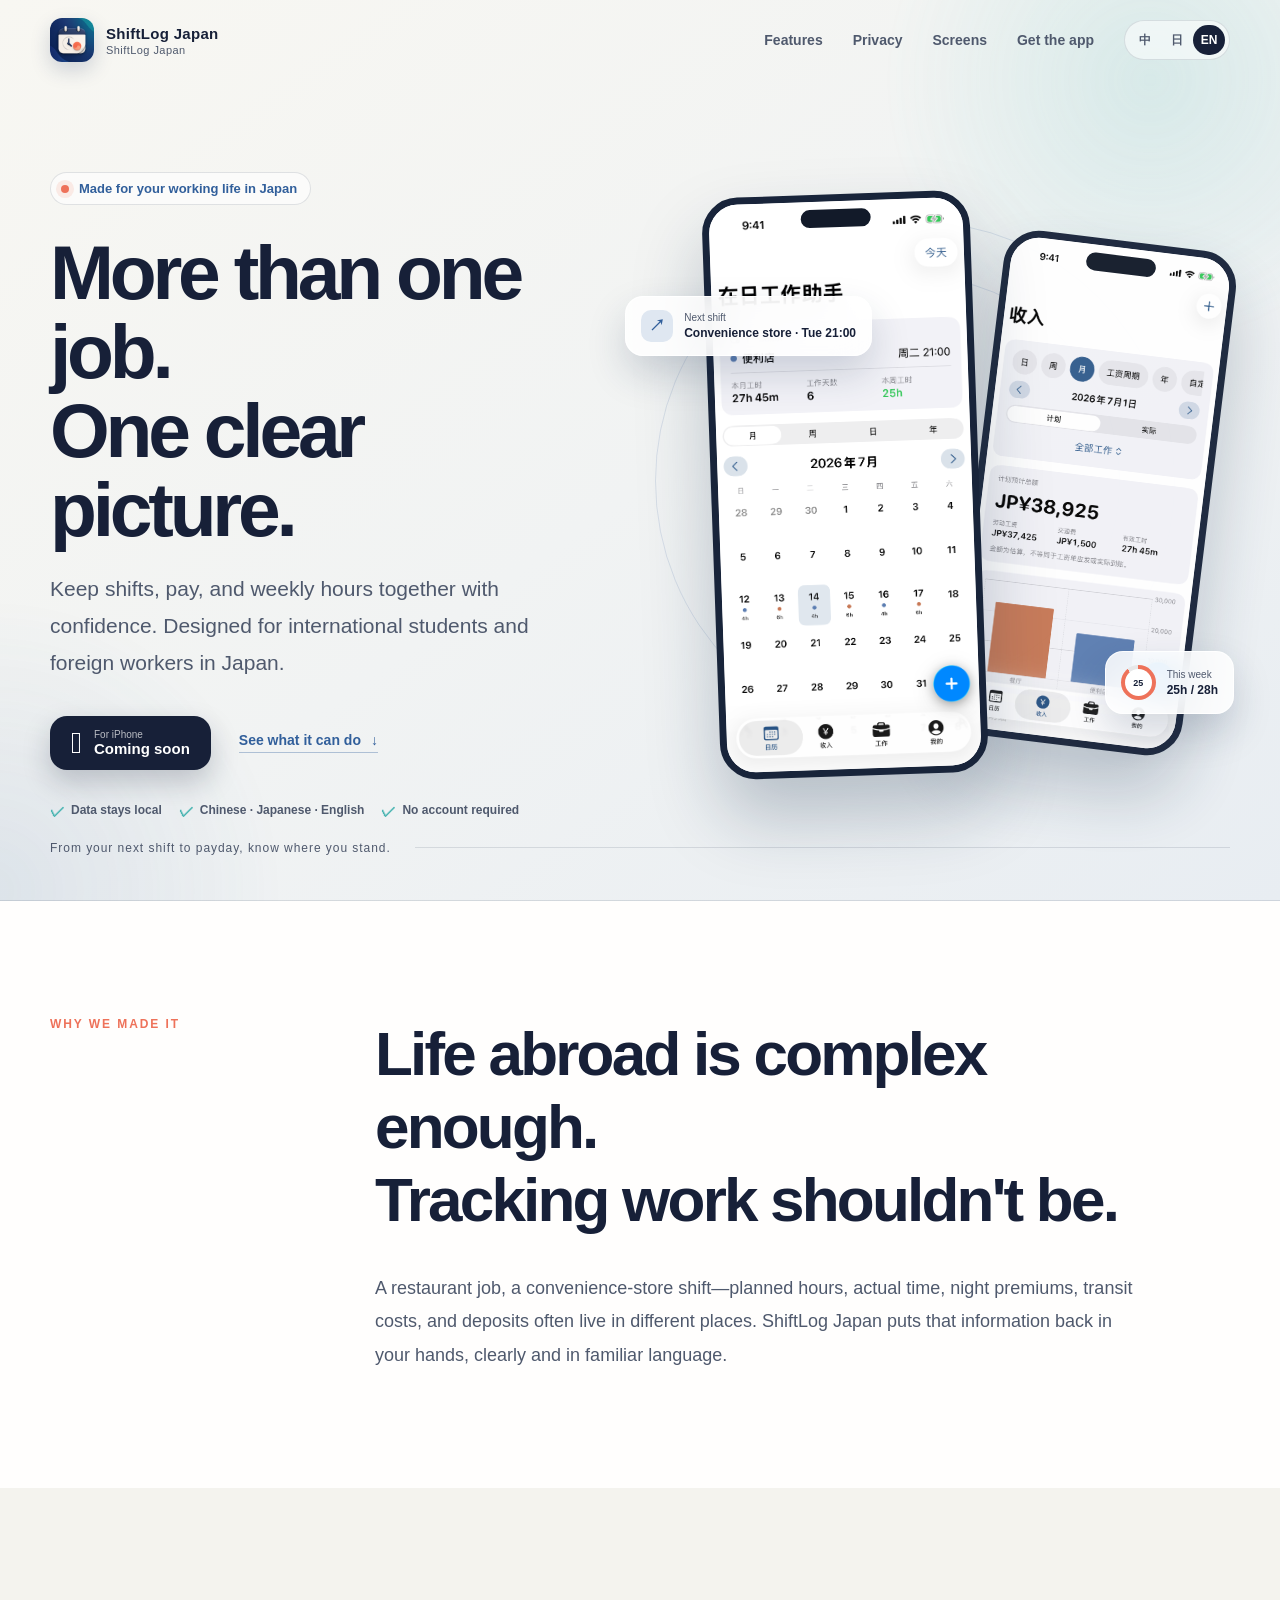
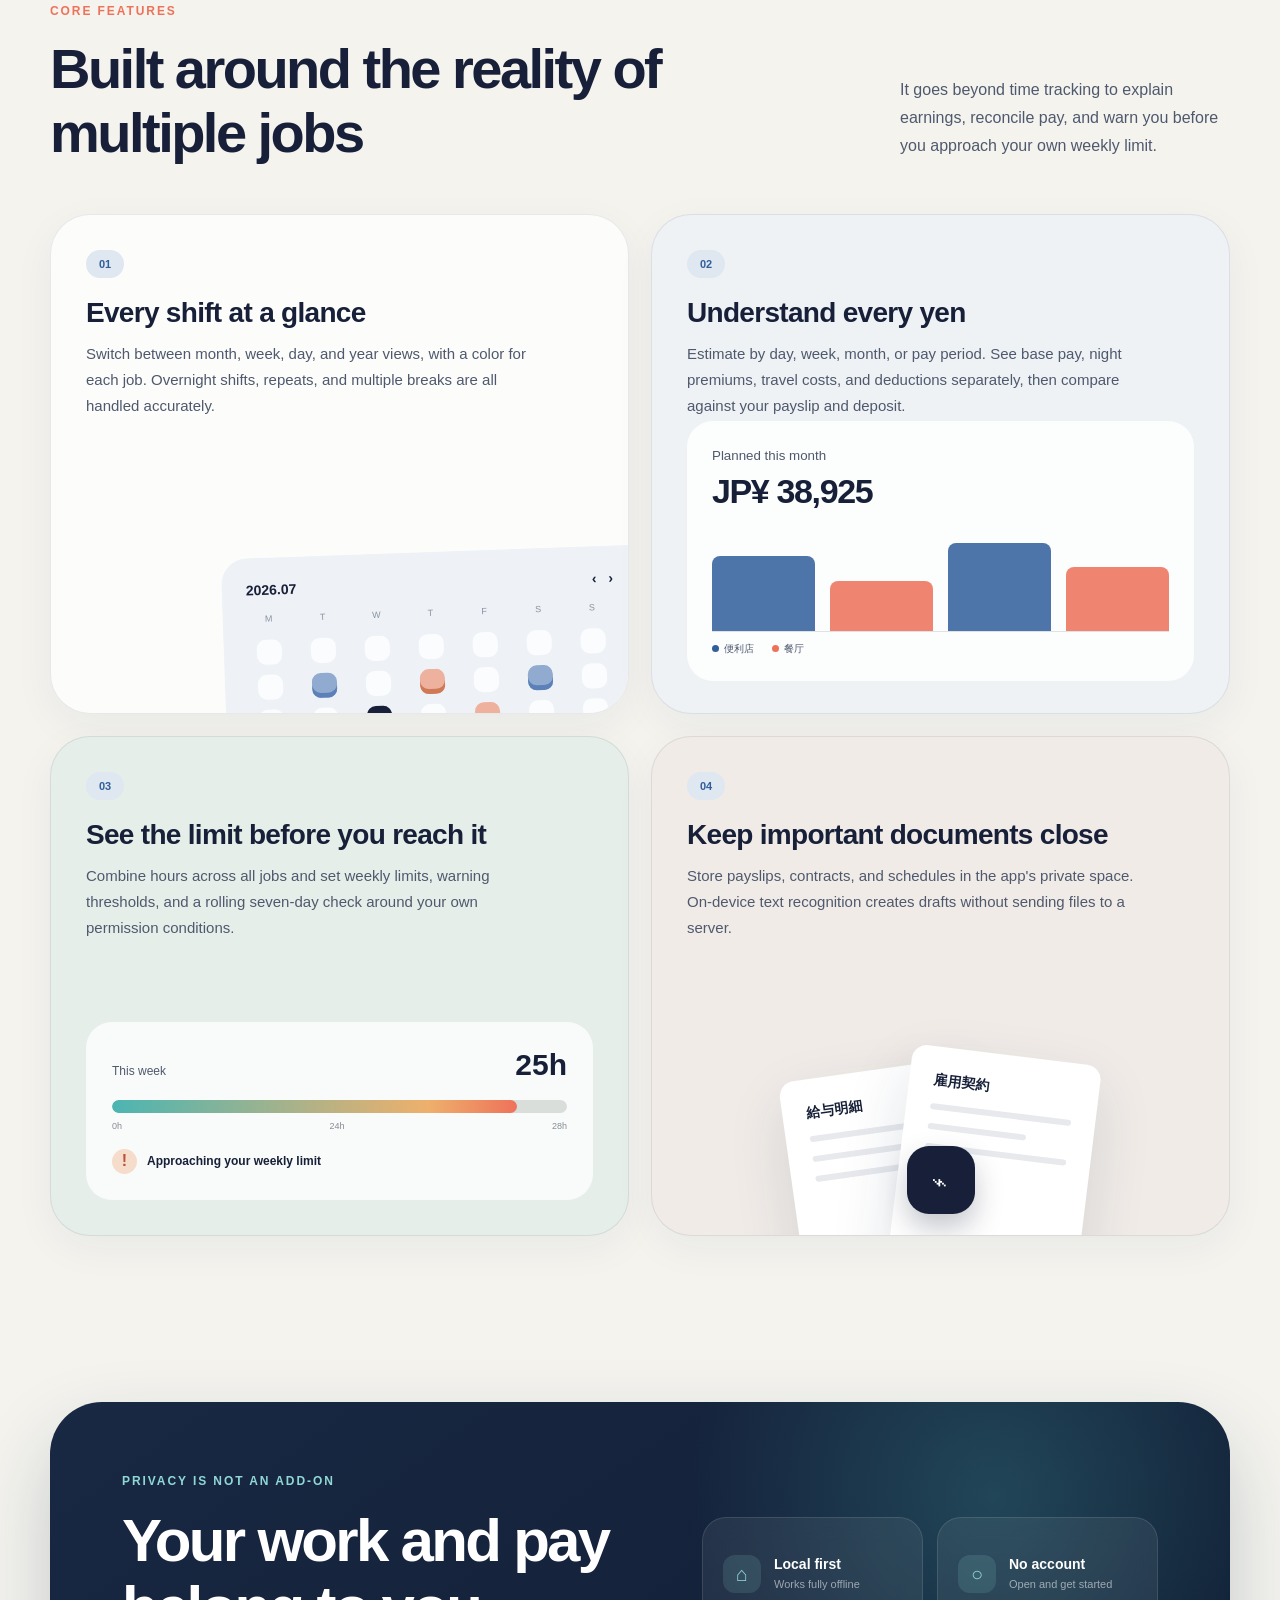
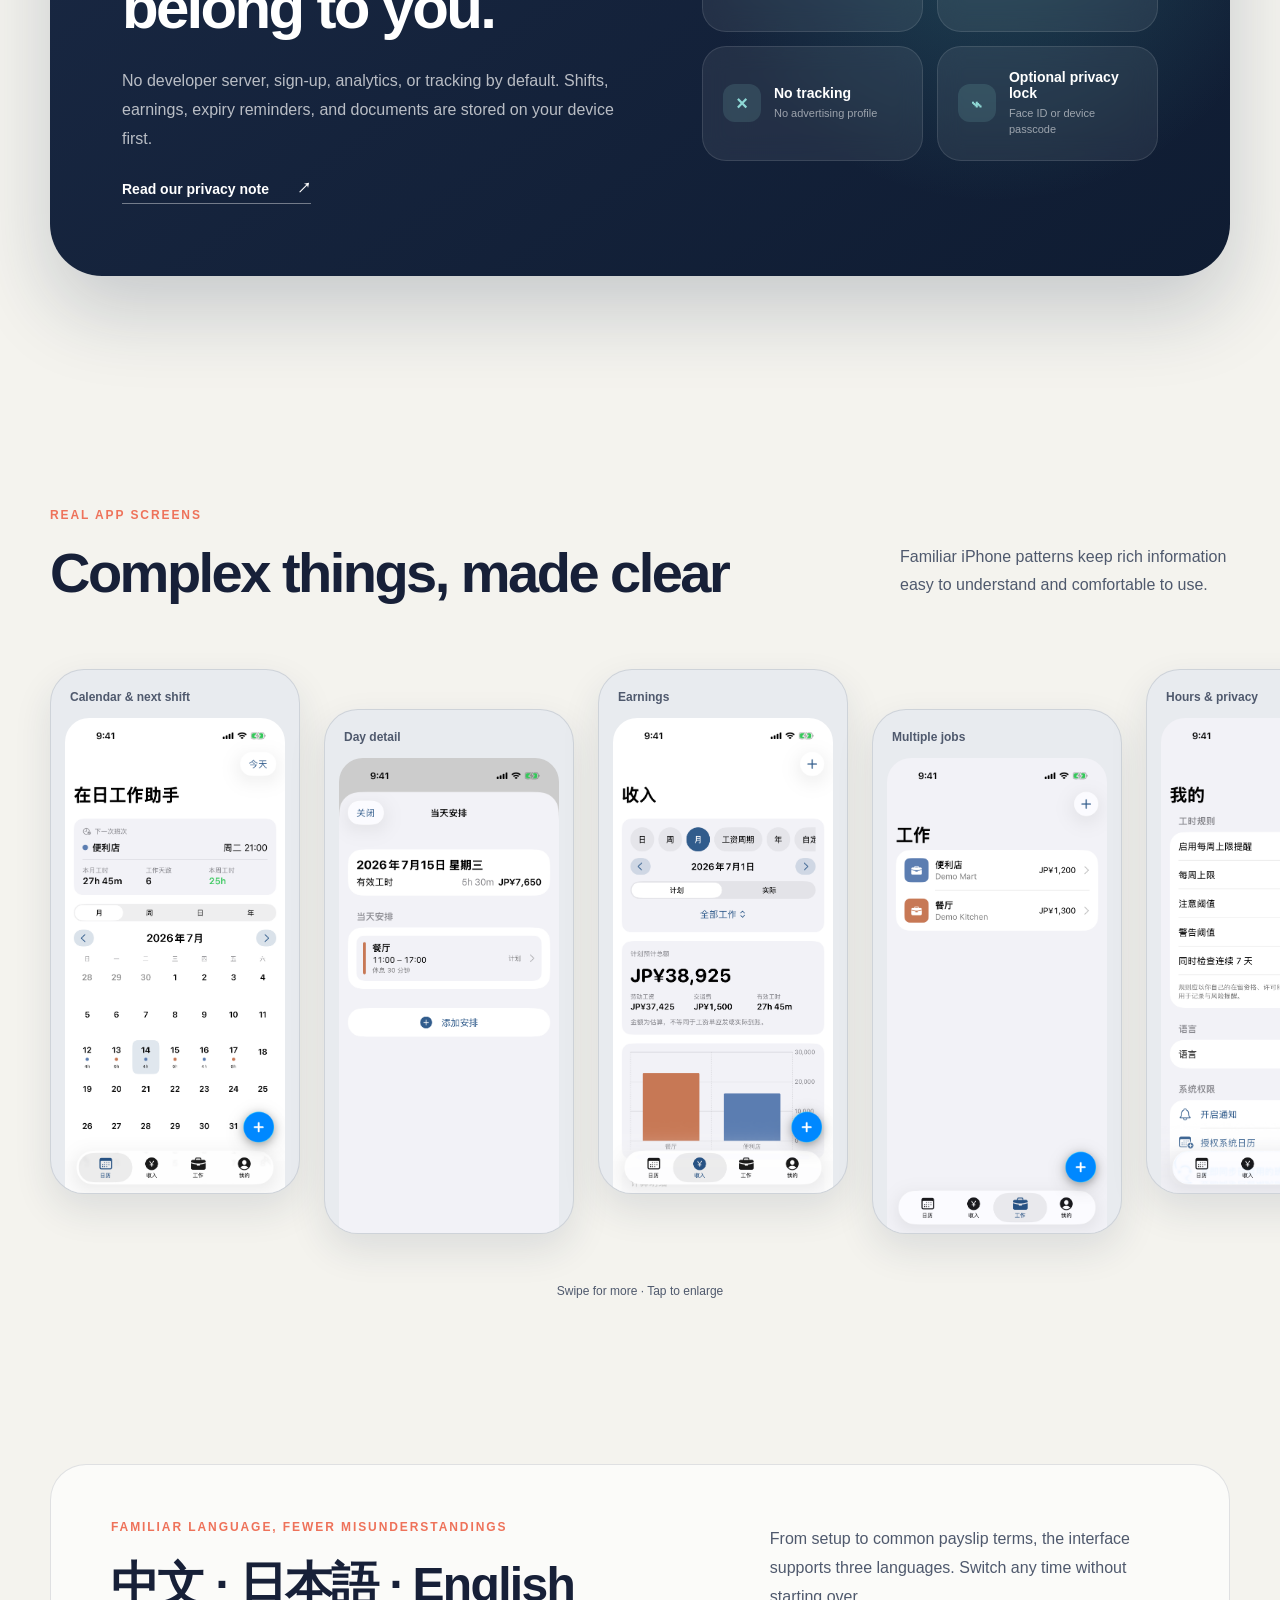
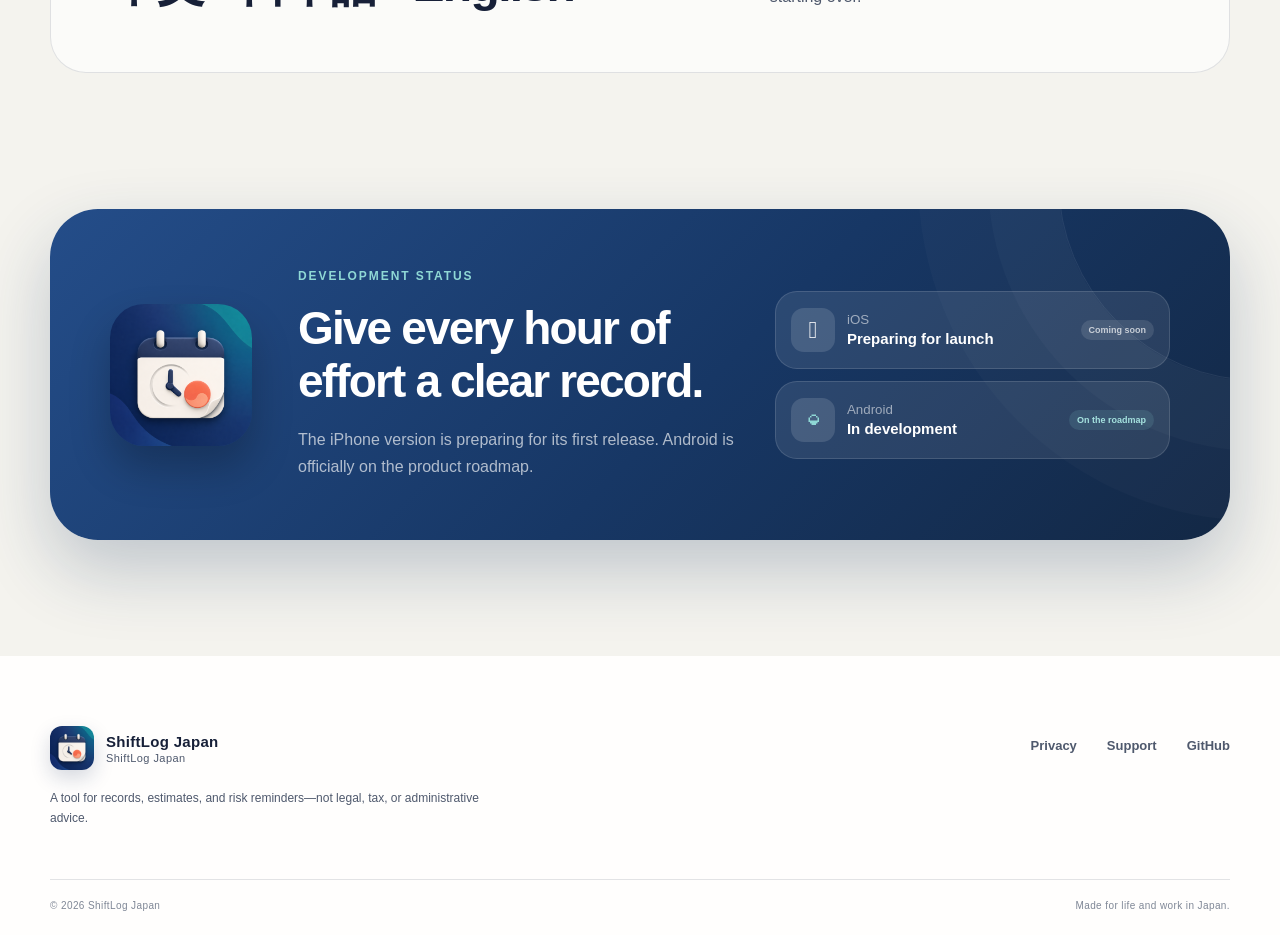
==== website/index.html @ 6d545848 "Add GitHub Pages product website" ====
<!doctype html>
<html lang="zh-CN">
<head>
  <meta charset="utf-8">
  <meta name="viewport" content="width=device-width, initial-scale=1">
  <meta name="theme-color" content="#f4f3ee">
  <meta name="description" content="在日工作助手：为在日留学生和外国劳动者设计的本地优先班次、工时与工资管理 App。">
  <meta property="og:title" content="在日工作助手 · ShiftLog Japan">
  <meta property="og:description" content="多份工作，一本清楚的账。班次、工资和每周工时，安心放在一个地方。">
  <meta property="og:type" content="website">
  <meta property="og:url" content="https://ytsakura233.github.io/shiftlog-japan-ios/">
  <meta property="og:image" content="https://ytsakura233.github.io/shiftlog-japan-ios/assets/app-icon.png">
  <title>在日工作助手 · ShiftLog Japan</title>
  <link rel="icon" href="assets/app-icon.png">
  <link rel="apple-touch-icon" href="assets/app-icon.png">
  <link rel="stylesheet" href="styles.css">
  <script src="script.js" defer></script>
</head>
<body>
  <a class="skip-link" href="#main" data-i18n="skip">跳到主要内容</a>

  <header class="site-header" data-header>
    <div class="nav-wrap">
      <a class="brand" href="#top" aria-label="在日工作助手首页">
        <img src="assets/app-icon.png" alt="" width="44" height="44">
        <span>
          <strong data-i18n="brand">在日工作助手</strong>
          <small>ShiftLog Japan</small>
        </span>
      </a>

      <button class="nav-toggle" type="button" aria-expanded="false" aria-controls="site-nav" data-nav-toggle>
        <span></span><span></span><span></span>
        <span class="sr-only" data-i18n="menu">打开菜单</span>
      </button>

      <nav class="nav-links" id="site-nav" aria-label="主导航" data-nav>
        <a href="#features" data-i18n="navFeatures">功能</a>
        <a href="#privacy" data-i18n="navPrivacy">隐私</a>
        <a href="#screens" data-i18n="navScreens">界面</a>
        <a href="#download" data-i18n="navDownload">下载</a>
        <div class="language-switcher" aria-label="Language">
          <button type="button" data-lang="zh" aria-pressed="true">中</button>
          <button type="button" data-lang="ja" aria-pressed="false">日</button>
          <button type="button" data-lang="en" aria-pressed="false">EN</button>
        </div>
      </nav>
    </div>
  </header>

  <main id="main">
    <section class="hero" id="top">
      <div class="hero-glow hero-glow-one"></div>
      <div class="hero-glow hero-glow-two"></div>
      <div class="shell hero-grid">
        <div class="hero-copy reveal">
          <div class="eyebrow"><span class="live-dot"></span><span data-i18n="eyebrow">为在日本工作的你而做</span></div>
          <h1 data-i18n="heroTitle">多份工作，<br>一本清楚的账。</h1>
          <p class="hero-lead" data-i18n="heroLead">把班次、工资和每周工时，安心放在一个地方。专为在日留学生与外国劳动者设计。</p>
          <div class="hero-actions">
            <a class="button button-primary" href="#download">
              <span class="button-icon" aria-hidden="true"></span>
              <span><small data-i18n="iosSmall">iPhone 版</small><strong data-i18n="iosSoon">即将上线</strong></span>
            </a>
            <a class="text-link" href="#features"><span data-i18n="learnMore">了解它能做什么</span><span aria-hidden="true">↓</span></a>
          </div>
          <ul class="trust-row" aria-label="产品特点">
            <li><span class="check">✓</span><span data-i18n="trustLocal">数据本地保存</span></li>
            <li><span class="check">✓</span><span data-i18n="trustLanguages">中・日・英三语</span></li>
            <li><span class="check">✓</span><span data-i18n="trustNoAccount">无需注册账号</span></li>
          </ul>
        </div>

        <div class="hero-visual reveal" aria-label="在日工作助手 App 界面预览">
          <div class="orbit orbit-one"></div>
          <div class="orbit orbit-two"></div>
          <div class="phone phone-back">
            <img src="assets/03-earnings-overview-zh.png" alt="收入统计界面" width="1206" height="2622">
          </div>
          <div class="phone phone-front">
            <img src="assets/01-calendar-home-zh.png" alt="日历与班次首页" width="1206" height="2622">
          </div>
          <div class="floating-card card-shift">
            <span class="floating-icon">↗</span>
            <span><small data-i18n="nextShift">下一次班次</small><strong data-i18n="shiftExample">便利店 · 周二 21:00</strong></span>
          </div>
          <div class="floating-card card-hours">
            <span class="mini-ring"><b>25</b></span>
            <span><small data-i18n="weekHours">本周工时</small><strong>25h / 28h</strong></span>
          </div>
        </div>
      </div>
      <div class="hero-foot shell">
        <span data-i18n="heroFoot">从下一次上班，到月底到账，都心里有数。</span>
        <span class="rule"></span>
      </div>
    </section>

    <section class="manifesto section" aria-labelledby="manifesto-title">
      <div class="shell manifesto-grid">
        <p class="section-kicker" data-i18n="manifestoKicker">为什么做它</p>
        <div>
          <h2 id="manifesto-title" data-i18n="manifestoTitle">在异国生活已经够复杂。<br>工作记录不该也是。</h2>
          <p data-i18n="manifestoBody">一份在餐厅，一份在便利店；计划班次、实际工时、深夜加薪、交通费和到账金额常常散落各处。在日工作助手把这些信息放回你自己手里，用熟悉的语言，清楚地呈现。</p>
        </div>
      </div>
    </section>

    <section class="features section" id="features" aria-labelledby="features-title">
      <div class="shell">
        <div class="section-heading reveal">
          <div>
            <p class="section-kicker" data-i18n="featuresKicker">核心功能</p>
            <h2 id="features-title" data-i18n="featuresTitle">真正理解多份工作的管理方式</h2>
          </div>
          <p data-i18n="featuresIntro">不只是记录时间，也帮你看懂收入、核对工资，并在接近自设工时上限时提前提醒。</p>
        </div>

        <div class="feature-grid">
          <article class="feature-card feature-calendar reveal">
            <div class="feature-copy">
              <span class="feature-number">01</span>
              <h3 data-i18n="f1Title">所有班次，一眼看清</h3>
              <p data-i18n="f1Body">月、周、日、年视图自由切换，多份工作用颜色区分。跨日班次、重复排班和多段休息都能准确记录。</p>
            </div>
            <div class="calendar-art" aria-hidden="true">
              <div class="cal-top"><span>2026.07</span><span>‹ &nbsp; ›</span></div>
              <div class="cal-days"><span>M</span><span>T</span><span>W</span><span>T</span><span>F</span><span>S</span><span>S</span></div>
              <div class="cal-grid">
                <i></i><i></i><i></i><i></i><i></i><i></i><i></i>
                <i></i><i class="job-blue"></i><i></i><i class="job-coral"></i><i></i><i class="job-blue"></i><i></i>
                <i></i><i></i><i class="today"></i><i></i><i class="job-coral"></i><i></i><i></i>
              </div>
            </div>
          </article>

          <article class="feature-card feature-money reveal">
            <div class="feature-copy">
              <span class="feature-number">02</span>
              <h3 data-i18n="f2Title">工资怎么算，明明白白</h3>
              <p data-i18n="f2Body">按日、周、月或工资周期估算，分开显示基本工资、深夜加成、交通费和扣减，再与工资单和实际到账核对。</p>
            </div>
            <div class="money-art" aria-hidden="true">
              <small data-i18n="estimated">本月计划预计</small>
              <strong>JP¥ 38,925</strong>
              <div class="money-bars"><i style="--h:72%"></i><i style="--h:48%"></i><i style="--h:84%"></i><i style="--h:61%"></i></div>
              <div class="money-legend"><span><b></b>便利店</span><span><b></b>餐厅</span></div>
            </div>
          </article>

          <article class="feature-card feature-risk reveal">
            <div class="feature-copy">
              <span class="feature-number">03</span>
              <h3 data-i18n="f3Title">工时上限，提前留意</h3>
              <p data-i18n="f3Body">把多份工作的工时合并计算，按你自己的许可条件设置每周上限、提醒阈值和连续 7 天辅助检查。</p>
            </div>
            <div class="risk-art" aria-hidden="true">
              <div class="risk-head"><span data-i18n="weekProgress">本周进度</span><strong>25h</strong></div>
              <div class="progress"><i></i></div>
              <div class="risk-scale"><span>0h</span><span>24h</span><span>28h</span></div>
              <div class="risk-note"><span>!</span><p data-i18n="riskNote">接近你设置的每周工时上限</p></div>
            </div>
          </article>

          <article class="feature-card feature-docs reveal">
            <div class="feature-copy">
              <span class="feature-number">04</span>
              <h3 data-i18n="f4Title">重要资料，留在身边</h3>
              <p data-i18n="f4Body">工资单、合同和排班表可保存在 App 私有空间。设备端文字识别只生成草稿，不把文件发往服务器。</p>
            </div>
            <div class="docs-art" aria-hidden="true">
              <div class="doc doc-one"><span>給与明細</span><i></i><i></i><i></i></div>
              <div class="doc doc-two"><span>雇用契約</span><i></i><i></i><i></i></div>
              <div class="lock-mark">⌁</div>
            </div>
          </article>
        </div>
      </div>
    </section>

    <section class="privacy section" id="privacy" aria-labelledby="privacy-title">
      <div class="shell privacy-panel reveal">
        <div class="privacy-copy">
          <p class="section-kicker light" data-i18n="privacyKicker">隐私，不是附加选项</p>
          <h2 id="privacy-title" data-i18n="privacyTitle">你的工作与工资，<br>只属于你。</h2>
          <p data-i18n="privacyBody">默认不连接开发者服务器，不要求注册，不内置分析或追踪。班次、工资、证件提醒与资料优先保存在你的设备上。</p>
          <a class="privacy-link" href="privacy.html"><span data-i18n="privacyLink">阅读隐私说明</span><span aria-hidden="true">↗</span></a>
        </div>
        <div class="privacy-list">
          <div><span class="privacy-symbol">⌂</span><p><strong data-i18n="p1Title">本地优先</strong><small data-i18n="p1Body">离线也能完整使用</small></p></div>
          <div><span class="privacy-symbol">○</span><p><strong data-i18n="p2Title">无需账号</strong><small data-i18n="p2Body">打开 App 就能开始</small></p></div>
          <div><span class="privacy-symbol">×</span><p><strong data-i18n="p3Title">无行为追踪</strong><small data-i18n="p3Body">不建立广告画像</small></p></div>
          <div><span class="privacy-symbol">⌁</span><p><strong data-i18n="p4Title">可选隐私锁</strong><small data-i18n="p4Body">Face ID 或设备密码保护</small></p></div>
        </div>
      </div>
    </section>

    <section class="screens section" id="screens" aria-labelledby="screens-title">
      <div class="shell">
        <div class="section-heading reveal">
          <div>
            <p class="section-kicker" data-i18n="screensKicker">真实 App 界面</p>
            <h2 id="screens-title" data-i18n="screensTitle">复杂的事，也可以很清楚</h2>
          </div>
          <p data-i18n="screensIntro">沿用 iPhone 熟悉的交互方式，让信息密度与使用负担保持平衡。</p>
        </div>
        <div class="screenshot-track" data-screenshot-track>
          <button class="screenshot-card is-tall" type="button" data-image="assets/01-calendar-home-zh.png" data-alt="日历首页">
            <span data-i18n="screen1">日历与下一班</span>
            <img src="assets/01-calendar-home-zh.png" alt="在日工作助手日历首页" loading="lazy" width="1206" height="2622">
          </button>
          <button class="screenshot-card" type="button" data-image="assets/02-day-detail-zh.png" data-alt="日期详情">
            <span data-i18n="screen2">当天安排</span>
            <img src="assets/02-day-detail-zh.png" alt="在日工作助手日期详情" loading="lazy" width="1206" height="2622">
          </button>
          <button class="screenshot-card" type="button" data-image="assets/03-earnings-overview-zh.png" data-alt="收入统计">
            <span data-i18n="screen3">收入统计</span>
            <img src="assets/03-earnings-overview-zh.png" alt="在日工作助手收入统计" loading="lazy" width="1206" height="2622">
          </button>
          <button class="screenshot-card" type="button" data-image="assets/04-jobs-overview-zh.png" data-alt="多工作管理">
            <span data-i18n="screen4">多工作管理</span>
            <img src="assets/04-jobs-overview-zh.png" alt="在日工作助手多工作管理" loading="lazy" width="1206" height="2622">
          </button>
          <button class="screenshot-card" type="button" data-image="assets/05-settings-zh.png" data-alt="工时规则设置">
            <span data-i18n="screen5">工时与隐私设置</span>
            <img src="assets/05-settings-zh.png" alt="在日工作助手设置界面" loading="lazy" width="1206" height="2622">
          </button>
        </div>
        <p class="drag-hint" data-i18n="dragHint">横向滑动查看更多 · 点击放大</p>
      </div>
    </section>

    <section class="languages section" aria-labelledby="languages-title">
      <div class="shell language-panel reveal">
        <div>
          <p class="section-kicker" data-i18n="languageKicker">熟悉的语言，更少的误解</p>
          <h2 id="languages-title" data-i18n="languageTitle">中文 · 日本語 · English</h2>
        </div>
        <p data-i18n="languageBody">从首次设置到工资单常见词汇，界面支持三种语言。你可以随时切换，不必重新开始。</p>
      </div>
    </section>

    <section class="download section" id="download" aria-labelledby="download-title">
      <div class="shell download-panel reveal">
        <img class="download-icon" src="assets/app-icon.png" alt="在日工作助手图标" width="152" height="152">
        <div class="download-copy">
          <p class="section-kicker light" data-i18n="downloadKicker">开发进度</p>
          <h2 id="download-title" data-i18n="downloadTitle">把每一份努力，认真记下来。</h2>
          <p data-i18n="downloadBody">iPhone 版正在为首次发布做准备。Android 版已列入正式开发计划。</p>
        </div>
        <div class="platforms">
          <div class="platform-card platform-ios">
            <span class="platform-icon"></span>
            <span><small>iOS</small><strong data-i18n="iosPreparing">首发准备中</strong></span>
            <i data-i18n="soonBadge">即将上线</i>
          </div>
          <div class="platform-card platform-android">
            <span class="platform-icon android-mark">◒</span>
            <span><small>Android</small><strong data-i18n="androidDeveloping">正在开发</strong></span>
            <i data-i18n="planBadge">开发计划</i>
          </div>
        </div>
      </div>
    </section>
  </main>

  <footer class="site-footer">
    <div class="shell footer-grid">
      <div>
        <a class="brand footer-brand" href="#top">
          <img src="assets/app-icon.png" alt="" width="42" height="42">
          <span><strong data-i18n="brand">在日工作助手</strong><small>ShiftLog Japan</small></span>
        </a>
        <p data-i18n="footerNote">记录、估算与风险提醒工具，不构成法律、税务或行政建议。</p>
      </div>
      <div class="footer-links">
        <a href="privacy.html" data-i18n="footerPrivacy">隐私说明</a>
        <a href="support.html" data-i18n="footerSupport">支持与帮助</a>
        <a href="https://github.com/YTSakura233/shiftlog-japan-ios" target="_blank" rel="noopener" data-i18n="footerGithub">GitHub</a>
      </div>
    </div>
    <div class="shell footer-bottom">
      <span>© <span data-year></span> ShiftLog Japan</span>
      <span data-i18n="madeFor">Made for life and work in Japan.</span>
    </div>
  </footer>

  <dialog class="image-dialog" data-image-dialog>
    <button type="button" class="dialog-close" aria-label="关闭预览" data-dialog-close>×</button>
    <img src="" alt="">
  </dialog>
</body>
</html>
---- website/styles.css ----
:root {
  --ink: #172038;
  --ink-soft: #4f596d;
  --paper: #f4f3ee;
  --white: #fffefd;
  --blue: #315f9b;
  --blue-deep: #173665;
  --blue-pale: #dfe7f1;
  --coral: #ee725a;
  --aqua: #4bb5b2;
  --line: rgba(23, 32, 56, .12);
  --shadow: 0 24px 60px rgba(27, 48, 80, .13);
  --radius-lg: 40px;
  --radius-md: 26px;
  --shell: min(1180px, calc(100% - 48px));
}

* { box-sizing: border-box; }
html { scroll-behavior: smooth; }
body {
  margin: 0;
  background: var(--paper);
  color: var(--ink);
  font-family: -apple-system, BlinkMacSystemFont, "SF Pro Display", "PingFang SC", "Hiragino Sans GB", "Yu Gothic", "Noto Sans CJK JP", sans-serif;
  -webkit-font-smoothing: antialiased;
  overflow-x: hidden;
}
body.nav-open { overflow: hidden; }
a { color: inherit; text-decoration: none; }
button { font: inherit; }
img { max-width: 100%; height: auto; display: block; }
.shell { width: var(--shell); margin-inline: auto; }
.section { padding: 116px 0; }
.sr-only { position: absolute; width: 1px; height: 1px; padding: 0; margin: -1px; overflow: hidden; clip: rect(0,0,0,0); white-space: nowrap; border: 0; }
.skip-link { position: fixed; z-index: 200; left: 16px; top: -100px; padding: 12px 16px; background: var(--ink); color: white; border-radius: 12px; transition: top .2s; }
.skip-link:focus { top: 16px; }

.site-header { position: fixed; z-index: 100; top: 0; left: 0; width: 100%; padding: 18px 0; transition: background .25s, box-shadow .25s, padding .25s; }
.site-header.scrolled { padding: 10px 0; background: rgba(244, 243, 238, .88); backdrop-filter: blur(20px); box-shadow: 0 1px 0 var(--line); }
.nav-wrap { width: var(--shell); margin: auto; display: flex; align-items: center; justify-content: space-between; }
.brand { display: inline-flex; align-items: center; gap: 12px; }
.brand img { width: 44px; height: 44px; object-fit: cover; border-radius: 12px; box-shadow: 0 8px 20px rgba(20, 47, 88, .18); }
.brand span { display: flex; flex-direction: column; }
.brand strong { font-size: 15px; letter-spacing: .02em; }
.brand small { color: var(--ink-soft); font-size: 11px; margin-top: 2px; letter-spacing: .04em; }
.nav-links { display: flex; align-items: center; gap: 30px; font-size: 14px; font-weight: 650; }
.nav-links > a { color: var(--ink-soft); transition: color .2s; }
.nav-links > a:hover { color: var(--blue); }
.language-switcher { display: flex; padding: 4px; border: 1px solid var(--line); border-radius: 999px; background: rgba(255,255,255,.55); }
.language-switcher button { border: 0; background: transparent; color: var(--ink-soft); min-width: 32px; height: 30px; border-radius: 999px; cursor: pointer; font-size: 12px; font-weight: 700; }
.language-switcher button[aria-pressed="true"] { background: var(--ink); color: white; }
.nav-toggle { display: none; width: 44px; height: 44px; border: 1px solid var(--line); border-radius: 14px; background: rgba(255,255,255,.75); align-items: center; justify-content: center; flex-direction: column; gap: 5px; }
.nav-toggle > span:not(.sr-only) { width: 18px; height: 2px; background: var(--ink); border-radius: 2px; transition: transform .2s, opacity .2s; }

.hero { position: relative; min-height: 830px; padding: 154px 0 46px; overflow: hidden; background: linear-gradient(145deg, #f8f7f2 0%, #f1f3f3 52%, #e8edf2 100%); }
.hero::after { content: ""; position: absolute; inset: auto 0 0; height: 1px; background: var(--line); }
.hero-grid { position: relative; z-index: 2; display: grid; grid-template-columns: .92fr 1.08fr; gap: 60px; align-items: center; }
.hero-copy { padding-top: 18px; }
.eyebrow { display: inline-flex; align-items: center; gap: 10px; padding: 8px 13px 8px 10px; border: 1px solid var(--line); border-radius: 999px; background: rgba(255,255,255,.58); font-size: 13px; font-weight: 700; color: var(--blue); }
.live-dot { width: 8px; height: 8px; border-radius: 50%; background: var(--coral); box-shadow: 0 0 0 5px rgba(238,114,90,.13); }
.hero h1 { margin: 28px 0 22px; max-width: 620px; font-size: clamp(52px, 6vw, 82px); line-height: 1.03; letter-spacing: -.055em; font-weight: 800; }
.hero-lead { max-width: 565px; margin: 0; color: var(--ink-soft); font-size: clamp(18px, 2vw, 21px); line-height: 1.75; }
.hero-actions { display: flex; align-items: center; gap: 28px; margin-top: 34px; }
.button { display: inline-flex; align-items: center; gap: 12px; padding: 12px 21px; border-radius: 17px; }
.button-primary { color: white; background: var(--ink); box-shadow: 0 12px 28px rgba(23,32,56,.22); transition: transform .2s, box-shadow .2s; }
.button-primary:hover { transform: translateY(-2px); box-shadow: 0 16px 32px rgba(23,32,56,.28); }
.button-icon { font-size: 30px; line-height: 1; }
.button span:nth-child(2) { display: flex; flex-direction: column; }
.button small { font-size: 10px; opacity: .7; }
.button strong { font-size: 15px; }
.text-link { display: inline-flex; gap: 10px; color: var(--blue); font-size: 14px; font-weight: 750; border-bottom: 1px solid rgba(49,95,155,.35); padding-bottom: 4px; }
.trust-row { display: flex; flex-wrap: wrap; gap: 17px; margin: 32px 0 0; padding: 0; list-style: none; color: var(--ink-soft); font-size: 12px; font-weight: 650; }
.trust-row li { display: flex; align-items: center; gap: 6px; }
.check { color: var(--aqua); font-size: 15px; font-weight: 900; }
.hero-visual { position: relative; height: 590px; }
.phone { position: absolute; overflow: hidden; border-radius: 36px; background: #fff; border: 7px solid #18243a; box-shadow: 0 38px 70px rgba(21,42,73,.25); }
.phone::before { content: ""; position: absolute; z-index: 3; top: 8px; left: 50%; transform: translateX(-50%); width: 70px; height: 18px; border-radius: 999px; background: #121a29; }
.phone img { width: 100%; height: 100%; object-fit: cover; }
.phone-front { z-index: 3; width: 268px; height: 582px; left: 86px; top: 3px; transform: rotate(-2deg); }
.phone-back { z-index: 2; width: 234px; height: 508px; right: 20px; top: 48px; opacity: .96; transform: rotate(7deg); }
.floating-card { position: absolute; z-index: 5; display: flex; align-items: center; gap: 11px; padding: 13px 15px; border-radius: 18px; background: rgba(255,255,255,.86); border: 1px solid rgba(255,255,255,.9); backdrop-filter: blur(18px); box-shadow: 0 18px 38px rgba(26,50,82,.18); }
.floating-card span:nth-child(2) { display: flex; flex-direction: column; gap: 3px; }
.floating-card small { color: var(--ink-soft); font-size: 10px; }
.floating-card strong { font-size: 12px; }
.floating-icon { display: grid; place-items: center; width: 32px; height: 32px; background: var(--blue-pale); color: var(--blue); border-radius: 10px; font-weight: 900; }
.card-shift { top: 105px; left: 0; }
.card-hours { right: -4px; bottom: 67px; }
.mini-ring { position: relative; display: grid; place-items: center; width: 35px; height: 35px; border-radius: 50%; background: conic-gradient(var(--coral) 0 89%, #e7e8e9 89% 100%); }
.mini-ring::after { content: ""; position: absolute; width: 27px; height: 27px; border-radius: 50%; background: white; }
.mini-ring b { position: relative; z-index: 2; font-size: 9px; }
.orbit { position: absolute; border: 1px solid rgba(49,95,155,.14); border-radius: 50%; }
.orbit-one { width: 520px; height: 520px; top: 30px; left: 30px; }
.orbit-two { width: 410px; height: 410px; top: 85px; left: 85px; }
.hero-glow { position: absolute; border-radius: 50%; filter: blur(2px); opacity: .65; }
.hero-glow-one { width: 560px; height: 560px; right: -150px; top: -200px; background: radial-gradient(circle, rgba(75,181,178,.24), transparent 68%); }
.hero-glow-two { width: 620px; height: 620px; left: -320px; bottom: -300px; background: radial-gradient(circle, rgba(49,95,155,.17), transparent 68%); }
.hero-foot { position: relative; z-index: 2; display: flex; align-items: center; gap: 24px; margin-top: 22px; color: var(--ink-soft); font-size: 12px; letter-spacing: .08em; }
.hero-foot .rule { flex: 1; height: 1px; background: var(--line); }

.section-kicker { margin: 0 0 19px; color: var(--coral); font-size: 12px; font-weight: 800; letter-spacing: .16em; text-transform: uppercase; }
.section-kicker.light { color: #8fd8d5; }
.manifesto { background: var(--white); }
.manifesto-grid { display: grid; grid-template-columns: 1fr 3fr; gap: 40px; }
.manifesto h2 { max-width: 820px; margin: 0; font-size: clamp(38px, 5vw, 62px); line-height: 1.18; letter-spacing: -.045em; }
.manifesto p:last-child { max-width: 760px; margin: 36px 0 0; color: var(--ink-soft); font-size: 18px; line-height: 1.85; }

.features { background: var(--paper); }
.section-heading { display: grid; grid-template-columns: 1.4fr .6fr; gap: 80px; align-items: end; margin-bottom: 48px; }
.section-heading h2 { max-width: 760px; margin: 0; font-size: clamp(36px, 4.5vw, 56px); line-height: 1.15; letter-spacing: -.045em; }
.section-heading > p { margin: 0 0 6px; color: var(--ink-soft); font-size: 16px; line-height: 1.75; }
.feature-grid { display: grid; grid-template-columns: 1fr 1fr; gap: 22px; }
.feature-card { position: relative; min-height: 500px; padding: 35px; border: 1px solid rgba(23,32,56,.09); border-radius: var(--radius-lg); overflow: hidden; background: rgba(255,255,255,.74); box-shadow: 0 12px 40px rgba(27,48,80,.05); }
.feature-copy { position: relative; z-index: 2; max-width: 450px; }
.feature-number { display: inline-grid; place-items: center; width: 38px; height: 28px; border-radius: 999px; background: var(--blue-pale); color: var(--blue); font-size: 11px; font-weight: 800; }
.feature-card h3 { margin: 19px 0 12px; font-size: 28px; letter-spacing: -.025em; }
.feature-card p { margin: 0; color: var(--ink-soft); font-size: 15px; line-height: 1.75; }
.calendar-art { position: absolute; width: 72%; right: -2%; bottom: -8%; padding: 24px; border-radius: 26px 0 0 0; background: #eef2f6; transform: rotate(-2deg); }
.cal-top { display: flex; justify-content: space-between; font-weight: 800; font-size: 14px; }
.cal-days, .cal-grid { display: grid; grid-template-columns: repeat(7, 1fr); gap: 10px; margin-top: 16px; text-align: center; }
.cal-days { color: #8991a0; font-size: 9px; }
.cal-grid i { width: 25px; height: 25px; margin: auto; border-radius: 9px; background: rgba(255,255,255,.78); }
.cal-grid i.job-blue { background: #90aad0; box-shadow: inset 0 -5px 0 #5c81b8; }
.cal-grid i.job-coral { background: #edb19e; box-shadow: inset 0 -5px 0 #cf7957; }
.cal-grid i.today { background: var(--ink); }
.feature-money { background: #eef2f5; }
.money-art { position: absolute; left: 35px; right: 35px; bottom: 32px; padding: 25px; border-radius: 26px; background: rgba(255,255,255,.83); }
.money-art small { color: var(--ink-soft); }
.money-art > strong { display: block; margin-top: 8px; font-size: 34px; letter-spacing: -.04em; }
.money-bars { height: 105px; display: flex; align-items: end; gap: 15px; margin-top: 16px; border-bottom: 1px solid var(--line); }
.money-bars i { flex: 1; height: var(--h); border-radius: 8px 8px 0 0; background: var(--blue); opacity: .86; }
.money-bars i:nth-child(even) { background: var(--coral); }
.money-legend { display: flex; gap: 18px; margin-top: 10px; color: var(--ink-soft); font-size: 10px; }
.money-legend span { display: flex; align-items: center; gap: 5px; }
.money-legend b { width: 7px; height: 7px; background: var(--blue); border-radius: 50%; }
.money-legend span:last-child b { background: var(--coral); }
.feature-risk { background: #e6eee9; }
.risk-art { position: absolute; left: 35px; right: 35px; bottom: 35px; padding: 26px; background: rgba(255,255,255,.78); border-radius: 26px; }
.risk-head { display: flex; align-items: baseline; justify-content: space-between; color: var(--ink-soft); font-size: 12px; }
.risk-head strong { color: var(--ink); font-size: 30px; }
.progress { height: 13px; margin: 18px 0 8px; background: #d9dedb; border-radius: 99px; overflow: hidden; }
.progress i { display: block; width: 89%; height: 100%; background: linear-gradient(90deg, var(--aqua), #eeb06c 78%, var(--coral)); border-radius: inherit; }
.risk-scale { display: flex; justify-content: space-between; color: #858d94; font-size: 9px; }
.risk-note { display: flex; align-items: center; gap: 10px; margin-top: 18px; }
.risk-note span { display: grid; place-items: center; width: 25px; height: 25px; border-radius: 50%; background: #f5dccb; color: #b85238; font-weight: 900; }
.risk-note p { color: var(--ink); font-size: 12px; font-weight: 700; }
.feature-docs { background: #f0ebe7; }
.docs-art { position: absolute; left: 50%; bottom: -14%; width: 330px; height: 250px; transform: translateX(-50%); }
.doc { position: absolute; width: 190px; height: 245px; padding: 24px; border-radius: 15px; background: white; box-shadow: var(--shadow); }
.doc span { font-size: 14px; font-weight: 800; }
.doc i { display: block; height: 6px; margin-top: 14px; border-radius: 99px; background: #e7e9ed; }
.doc i:nth-child(3) { width: 70%; }
.doc-one { left: 18px; top: 15px; transform: rotate(-8deg); }
.doc-two { right: 18px; top: 0; transform: rotate(7deg); }
.lock-mark { position: absolute; z-index: 4; display: grid; place-items: center; left: 50%; top: 92px; width: 68px; height: 68px; border-radius: 22px; transform: translateX(-50%); background: var(--ink); color: white; font-size: 29px; box-shadow: 0 14px 28px rgba(23,32,56,.25); }

.privacy { padding-top: 50px; }
.privacy-panel { display: grid; grid-template-columns: 1.05fr .95fr; gap: 76px; padding: 72px; border-radius: 52px; background: radial-gradient(circle at 80% 20%, rgba(75,181,178,.25), transparent 30%), linear-gradient(145deg, #192843, #0f1c32); color: white; box-shadow: 0 35px 80px rgba(21,38,68,.2); }
.privacy-copy h2 { margin: 0; font-size: clamp(40px, 5vw, 60px); line-height: 1.12; letter-spacing: -.045em; }
.privacy-copy > p:not(.section-kicker) { max-width: 530px; margin: 26px 0; color: rgba(255,255,255,.7); font-size: 16px; line-height: 1.8; }
.privacy-link { display: inline-flex; gap: 28px; align-items: center; padding-bottom: 5px; border-bottom: 1px solid rgba(255,255,255,.4); font-weight: 700; font-size: 14px; }
.privacy-list { display: grid; grid-template-columns: 1fr 1fr; gap: 14px; align-content: center; }
.privacy-list > div { display: flex; align-items: center; gap: 13px; min-height: 115px; padding: 20px; border: 1px solid rgba(255,255,255,.11); border-radius: 24px; background: rgba(255,255,255,.07); backdrop-filter: blur(12px); }
.privacy-symbol { display: grid; place-items: center; flex: 0 0 38px; width: 38px; height: 38px; border-radius: 12px; background: rgba(143,216,213,.14); color: #8fd8d5; font-size: 20px; font-weight: 800; }
.privacy-list p { display: flex; flex-direction: column; gap: 5px; margin: 0; }
.privacy-list strong { font-size: 14px; }
.privacy-list small { color: rgba(255,255,255,.55); font-size: 11px; line-height: 1.4; }

.screens { overflow: hidden; }
.screenshot-track { display: flex; gap: 24px; overflow-x: auto; scroll-snap-type: x mandatory; scrollbar-width: none; padding: 16px max(24px, calc((100vw - 1180px) / 2)) 50px; margin-inline: calc((100vw - 100%) / -2); }
.screenshot-track::-webkit-scrollbar { display: none; }
.screenshot-card { flex: 0 0 250px; height: 525px; padding: 14px 14px 0; border: 1px solid var(--line); border-radius: 34px; overflow: hidden; scroll-snap-align: center; background: #e8ebef; cursor: zoom-in; text-align: left; box-shadow: 0 16px 38px rgba(24,45,74,.11); transition: transform .25s; }
.screenshot-card:hover { transform: translateY(-7px); }
.screenshot-card span { display: block; padding: 6px 5px 14px; color: var(--ink-soft); font-size: 12px; font-weight: 800; }
.screenshot-card img { width: 100%; height: auto; aspect-ratio: 1206 / 2622; border-radius: 24px 24px 0 0; }
.screenshot-card:nth-child(2), .screenshot-card:nth-child(4) { margin-top: 40px; }
.drag-hint { margin: 0; color: var(--ink-soft); font-size: 12px; text-align: center; }
.image-dialog { width: min(430px, calc(100% - 30px)); max-height: 90vh; padding: 0; border: 0; border-radius: 30px; overflow: hidden; background: #111b2d; box-shadow: 0 30px 90px rgba(0,0,0,.4); }
.image-dialog::backdrop { background: rgba(10,18,32,.72); backdrop-filter: blur(10px); }
.image-dialog img { width: 100%; max-height: 90vh; object-fit: contain; }
.dialog-close { position: absolute; z-index: 2; top: 13px; right: 13px; display: grid; place-items: center; width: 40px; height: 40px; border: 0; border-radius: 50%; background: rgba(17,27,45,.75); color: white; font-size: 24px; cursor: pointer; }

.languages { padding-top: 50px; }
.language-panel { display: grid; grid-template-columns: 1.2fr .8fr; gap: 60px; align-items: center; padding: 55px 60px; border: 1px solid var(--line); border-radius: 36px; background: rgba(255,255,255,.65); }
.language-panel h2 { margin: 0; font-size: clamp(32px, 4vw, 48px); letter-spacing: -.035em; }
.language-panel > p { margin: 0; color: var(--ink-soft); font-size: 16px; line-height: 1.8; }

.download { padding-top: 20px; }
.download-panel { position: relative; display: grid; grid-template-columns: 150px 1fr .9fr; gap: 38px; align-items: center; padding: 60px; overflow: hidden; border-radius: 48px; background: linear-gradient(135deg, #244d89 0%, #173765 55%, #132845 100%); color: white; box-shadow: 0 30px 70px rgba(24,54,96,.24); }
.download-panel::after { content: ""; position: absolute; width: 400px; height: 400px; border: 1px solid rgba(255,255,255,.08); border-radius: 50%; right: -230px; top: -230px; box-shadow: 0 0 0 70px rgba(255,255,255,.025), 0 0 0 140px rgba(255,255,255,.02); }
.download-icon { width: 142px; height: auto; aspect-ratio: 1; object-fit: cover; flex-shrink: 0; border-radius: 34px; box-shadow: 0 22px 40px rgba(0,0,0,.24); }
.download-copy h2 { margin: 0; font-size: clamp(32px, 4vw, 46px); line-height: 1.15; letter-spacing: -.04em; }
.download-copy > p:last-child { margin: 18px 0 0; color: rgba(255,255,255,.66); line-height: 1.7; }
.platforms { position: relative; z-index: 2; display: grid; gap: 12px; }
.platform-card { display: grid; grid-template-columns: 44px 1fr auto; align-items: center; gap: 12px; min-height: 78px; padding: 14px 15px; border: 1px solid rgba(255,255,255,.13); border-radius: 22px; background: rgba(255,255,255,.09); }
.platform-icon { display: grid; place-items: center; width: 44px; height: 44px; border-radius: 13px; background: rgba(255,255,255,.13); font-size: 24px; }
.android-mark { color: #8fd8d5; }
.platform-card > span:nth-child(2) { display: flex; flex-direction: column; gap: 3px; }
.platform-card small { color: rgba(255,255,255,.55); }
.platform-card strong { font-size: 15px; }
.platform-card i { padding: 5px 8px; border-radius: 99px; background: rgba(143,216,213,.13); color: #a5e2df; font-size: 9px; font-style: normal; font-weight: 800; }
.platform-ios i { background: rgba(255,255,255,.11); color: rgba(255,255,255,.7); }

.site-footer { padding: 70px 0 24px; background: var(--white); }
.footer-grid { display: grid; grid-template-columns: 1fr auto; gap: 40px; padding-bottom: 50px; }
.footer-brand { margin-bottom: 18px; }
.footer-grid > div:first-child > p { max-width: 460px; margin: 0; color: var(--ink-soft); font-size: 12px; line-height: 1.7; }
.footer-links { display: flex; gap: 30px; align-items: start; padding-top: 12px; color: var(--ink-soft); font-size: 13px; font-weight: 700; }
.footer-links a:hover { color: var(--blue); }
.footer-bottom { display: flex; justify-content: space-between; padding-top: 20px; border-top: 1px solid var(--line); color: #7f8796; font-size: 10px; letter-spacing: .04em; }

.reveal { opacity: 0; transform: translateY(20px); transition: opacity .7s ease, transform .7s ease; }
.reveal.is-visible { opacity: 1; transform: none; }

.legal-page { background: var(--white); }
.legal-hero { padding: 150px 0 70px; background: linear-gradient(145deg, #f8f7f2, #e8edf2); }
.legal-hero h1 { margin: 12px 0 18px; font-size: clamp(42px, 6vw, 70px); letter-spacing: -.05em; }
.legal-hero p { max-width: 680px; margin: 0; color: var(--ink-soft); font-size: 17px; line-height: 1.7; }
.legal-content { width: min(780px, calc(100% - 48px)); margin: 0 auto; padding: 80px 0 120px; }
.legal-content section { margin-bottom: 48px; }
.legal-content h2 { margin: 0 0 14px; font-size: 25px; }
.legal-content p, .legal-content li { color: var(--ink-soft); line-height: 1.85; }
.legal-content ul { padding-left: 22px; }
.legal-date { margin-top: 50px; color: #808796; font-size: 12px; }
.support-box { margin: 35px 0; padding: 28px; border: 1px solid var(--line); border-radius: 24px; background: var(--paper); }
.support-box a { color: var(--blue); font-weight: 750; }

@media (max-width: 980px) {
  :root { --shell: min(100% - 36px, 760px); }
  .section { padding: 90px 0; }
  .nav-toggle { display: flex; }
  .nav-links { position: fixed; inset: 76px 18px auto; display: flex; flex-direction: column; align-items: stretch; gap: 0; padding: 16px; border: 1px solid var(--line); border-radius: 24px; background: rgba(248,247,243,.97); backdrop-filter: blur(20px); box-shadow: var(--shadow); opacity: 0; pointer-events: none; transform: translateY(-12px); transition: opacity .2s, transform .2s; }
  .nav-links.is-open { opacity: 1; pointer-events: auto; transform: none; }
  .nav-links > a { padding: 14px 10px; border-bottom: 1px solid var(--line); }
  .language-switcher { margin-top: 14px; justify-content: center; }
  .hero { min-height: auto; padding-top: 130px; }
  .hero-grid { grid-template-columns: 1fr; }
  .hero-copy { text-align: center; }
  .hero-lead { margin-inline: auto; }
  .hero-actions, .trust-row { justify-content: center; }
  .hero-visual { width: min(590px, 100%); margin: auto; }
  .manifesto-grid { grid-template-columns: 1fr; gap: 18px; }
  .section-heading { grid-template-columns: 1fr; gap: 20px; }
  .feature-grid { grid-template-columns: 1fr; }
  .privacy-panel { grid-template-columns: 1fr; padding: 54px; }
  .language-panel { grid-template-columns: 1fr; gap: 25px; }
  .download-panel { grid-template-columns: 120px 1fr; }
  .download-icon { width: 112px; }
  .platforms { grid-column: 1 / -1; grid-template-columns: 1fr 1fr; }
}

@media (max-width: 640px) {
  :root { --shell: calc(100% - 30px); --radius-lg: 30px; }
  .section { padding: 74px 0; }
  .brand img { width: 39px; height: 39px; border-radius: 11px; }
  .brand strong { font-size: 14px; }
  .hero { padding-top: 115px; }
  .hero h1 { font-size: 51px; }
  .hero-lead { font-size: 17px; }
  .hero-actions { flex-direction: column; gap: 18px; }
  .trust-row { gap: 12px; }
  .hero-visual { height: 480px; margin-top: -12px; }
  .phone-front { width: 210px; height: 456px; left: calc(50% - 120px); }
  .phone-back { width: 180px; height: 391px; right: calc(50% - 194px); }
  .phone { border-width: 5px; border-radius: 29px; }
  .phone::before { width: 55px; height: 14px; top: 6px; }
  .orbit-one { width: 390px; height: 390px; left: calc(50% - 195px); }
  .orbit-two { display: none; }
  .floating-card { padding: 10px 12px; }
  .card-shift { top: 80px; left: -6px; }
  .card-hours { right: -7px; bottom: 45px; }
  .floating-card strong { font-size: 10px; }
  .hero-foot { margin-top: 10px; }
  .manifesto h2, .section-heading h2 { font-size: 37px; }
  .manifesto p:last-child { margin-top: 24px; font-size: 16px; }
  .feature-card { min-height: 480px; padding: 28px; }
  .feature-card h3 { font-size: 25px; }
  .money-art, .risk-art { left: 24px; right: 24px; bottom: 24px; }
  .calendar-art { width: 88%; }
  .privacy { padding-top: 15px; }
  .privacy-panel { gap: 42px; padding: 38px 24px; border-radius: 34px; }
  .privacy-copy h2 { font-size: 38px; }
  .privacy-list { grid-template-columns: 1fr; }
  .privacy-list > div { min-height: 86px; }
  .screenshot-card { flex-basis: 220px; height: 465px; }
  .language-panel { padding: 38px 26px; }
  .language-panel h2 { font-size: 32px; }
  .download { padding-top: 0; }
  .download-panel { grid-template-columns: 1fr; padding: 38px 24px; text-align: center; border-radius: 34px; }
  .download-icon { width: 100px; margin: auto; }
  .platforms { grid-column: auto; grid-template-columns: 1fr; text-align: left; }
  .footer-grid { grid-template-columns: 1fr; }
  .footer-links { flex-wrap: wrap; }
  .footer-bottom { gap: 15px; flex-direction: column; }
}

@media (prefers-reduced-motion: reduce) {
  html { scroll-behavior: auto; }
  *, *::before, *::after { animation-duration: .01ms !important; animation-iteration-count: 1 !important; transition-duration: .01ms !important; }
  .reveal { opacity: 1; transform: none; }
}
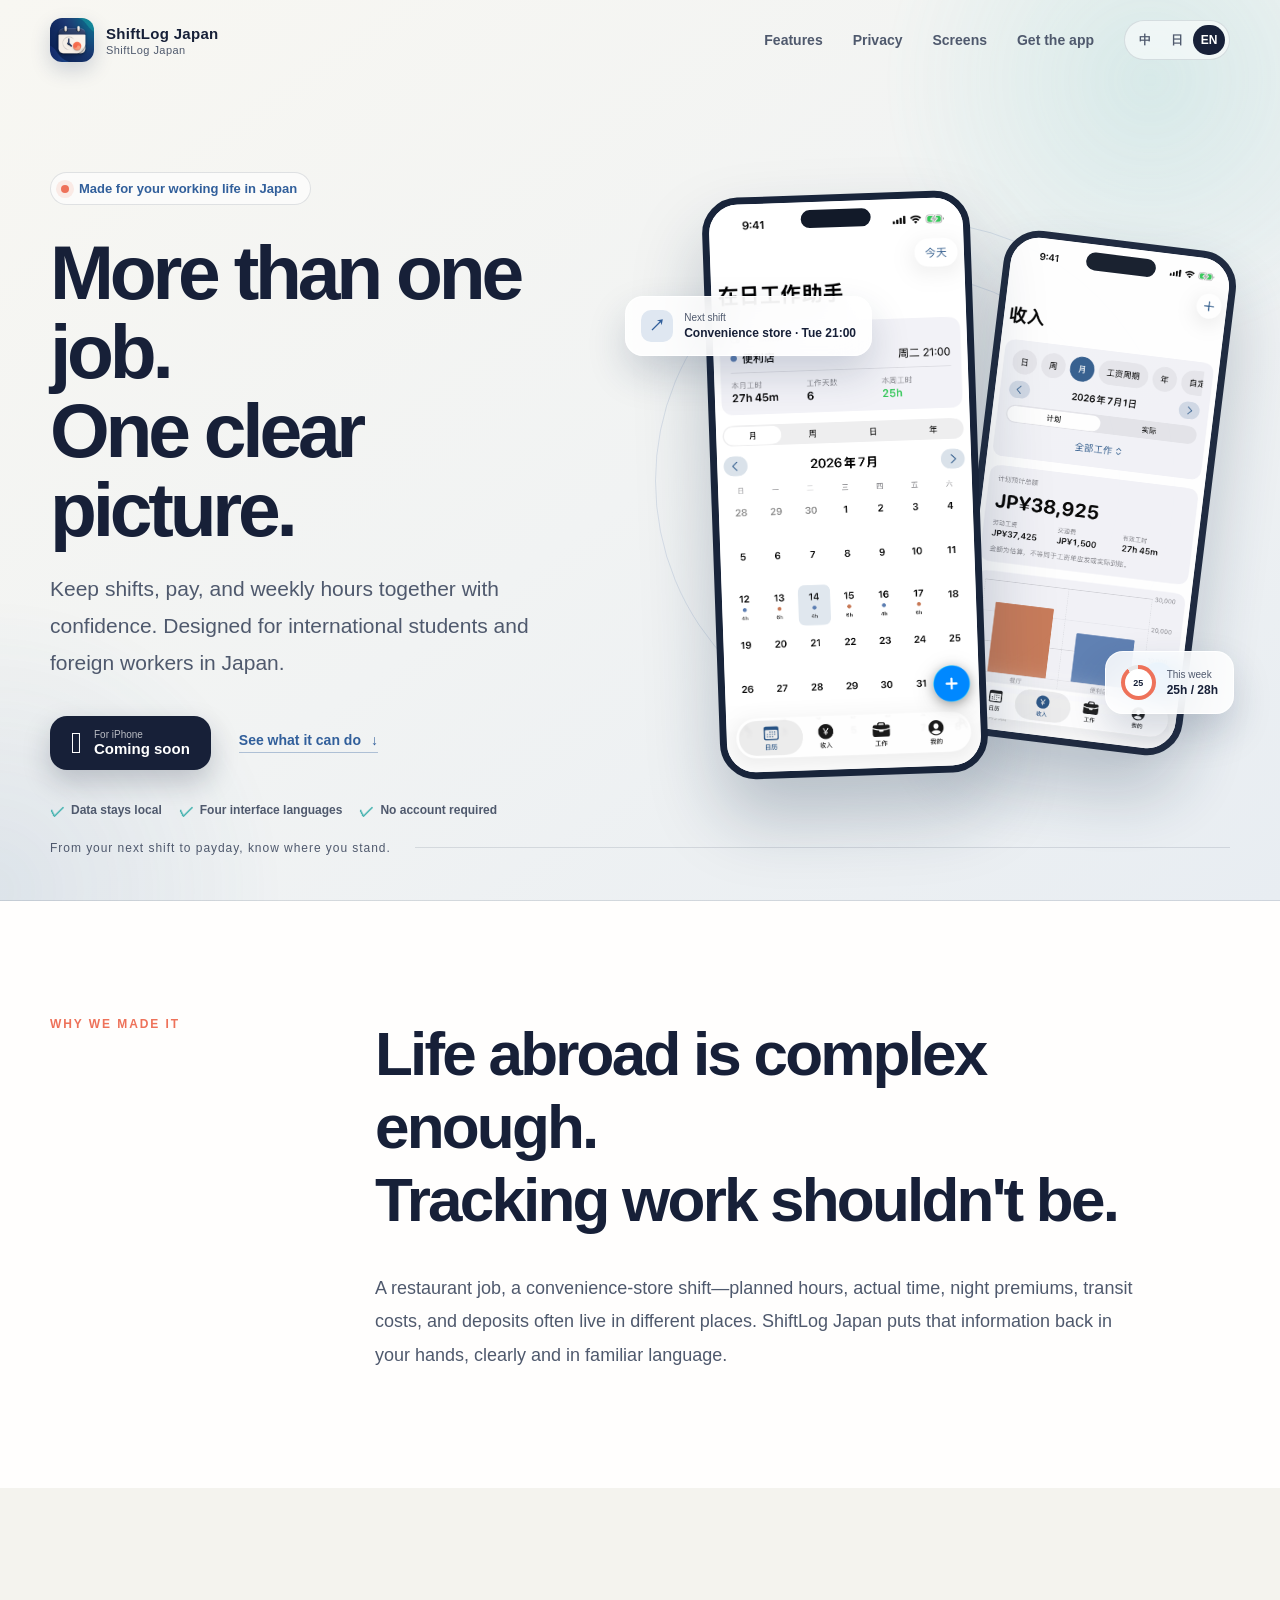
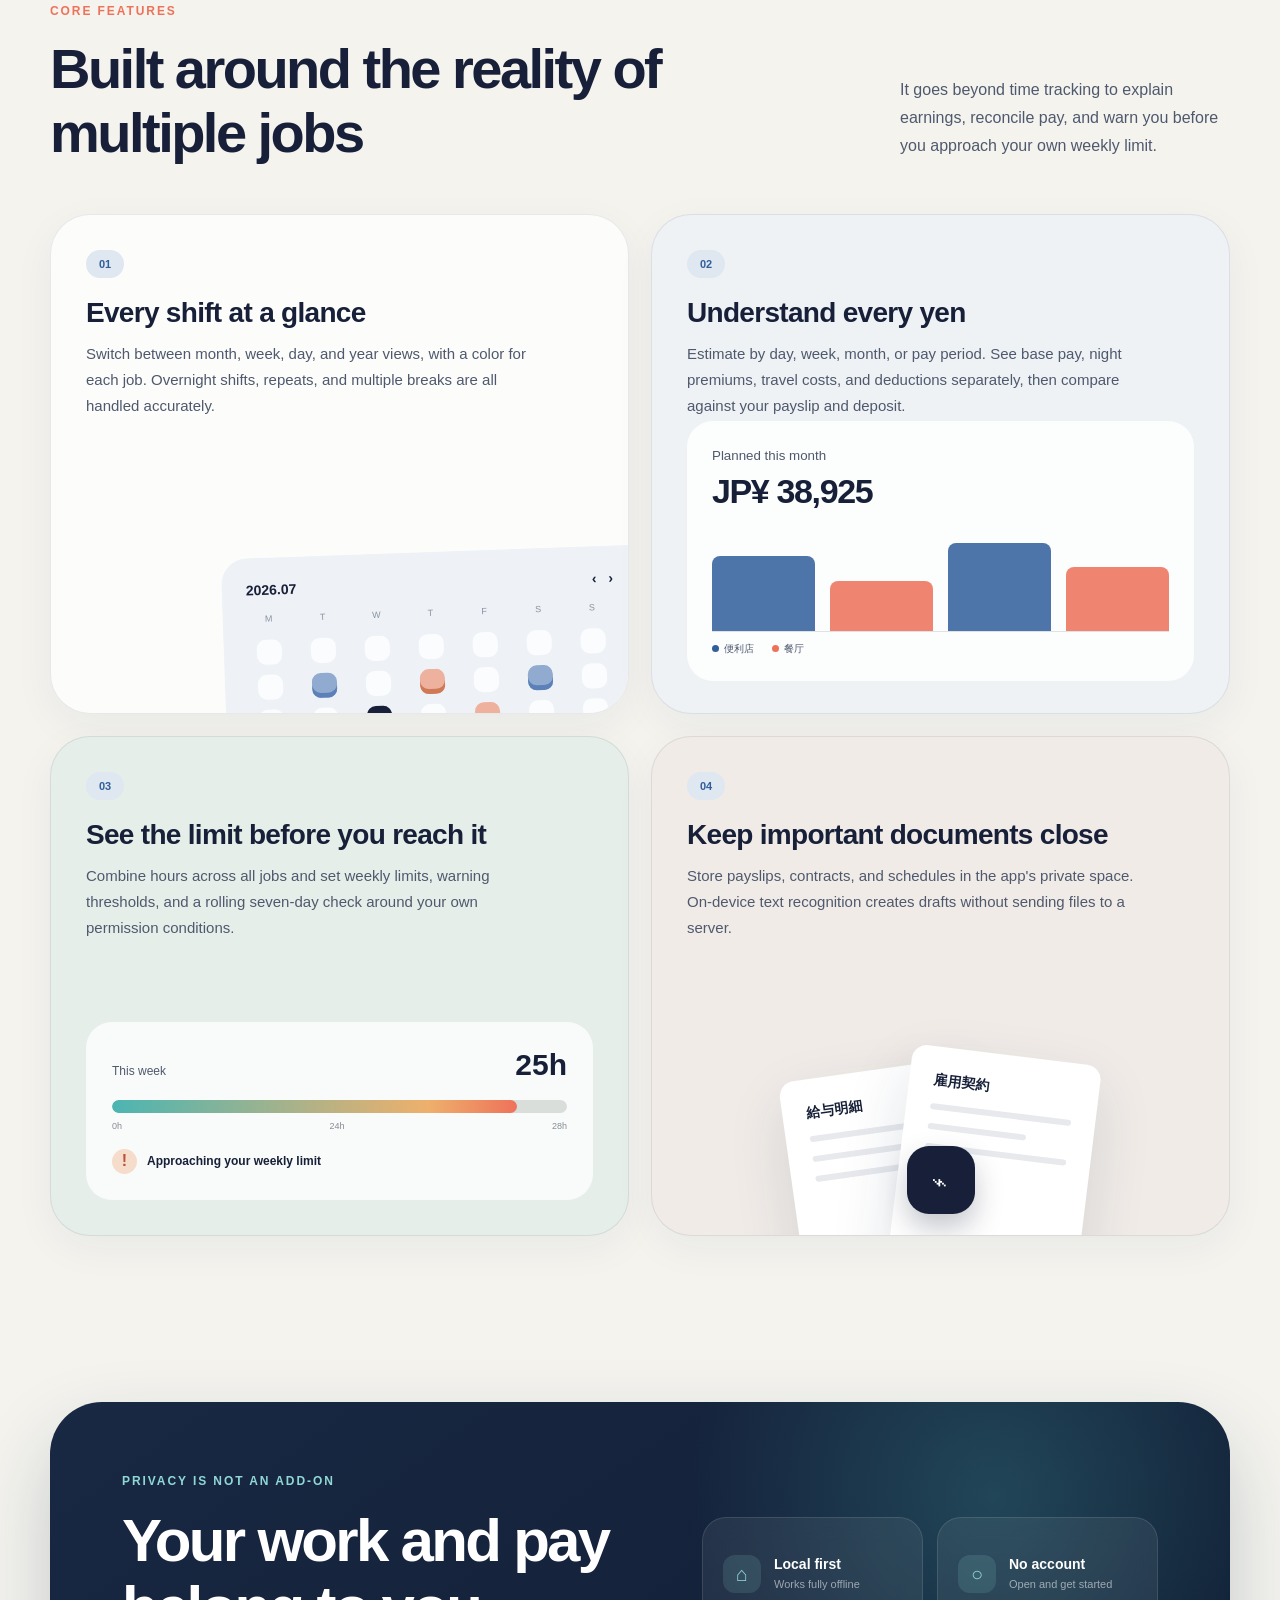
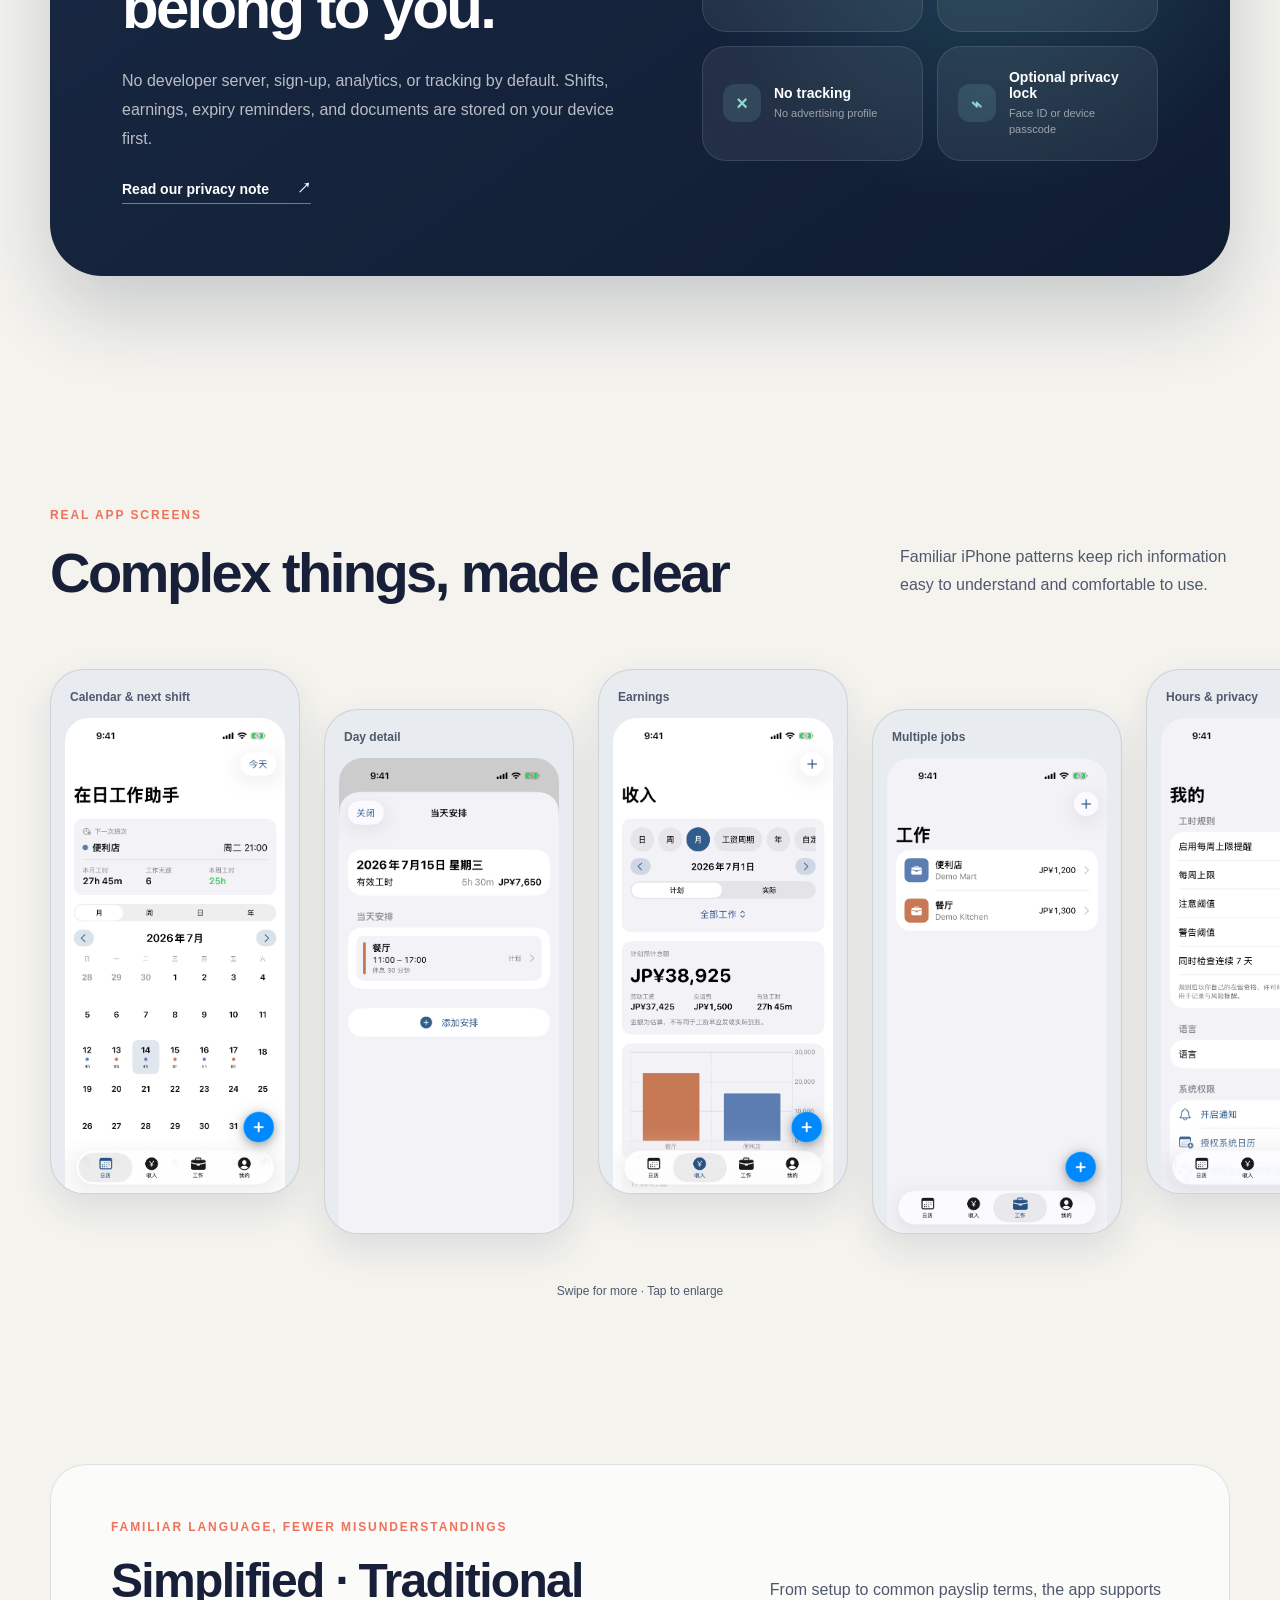
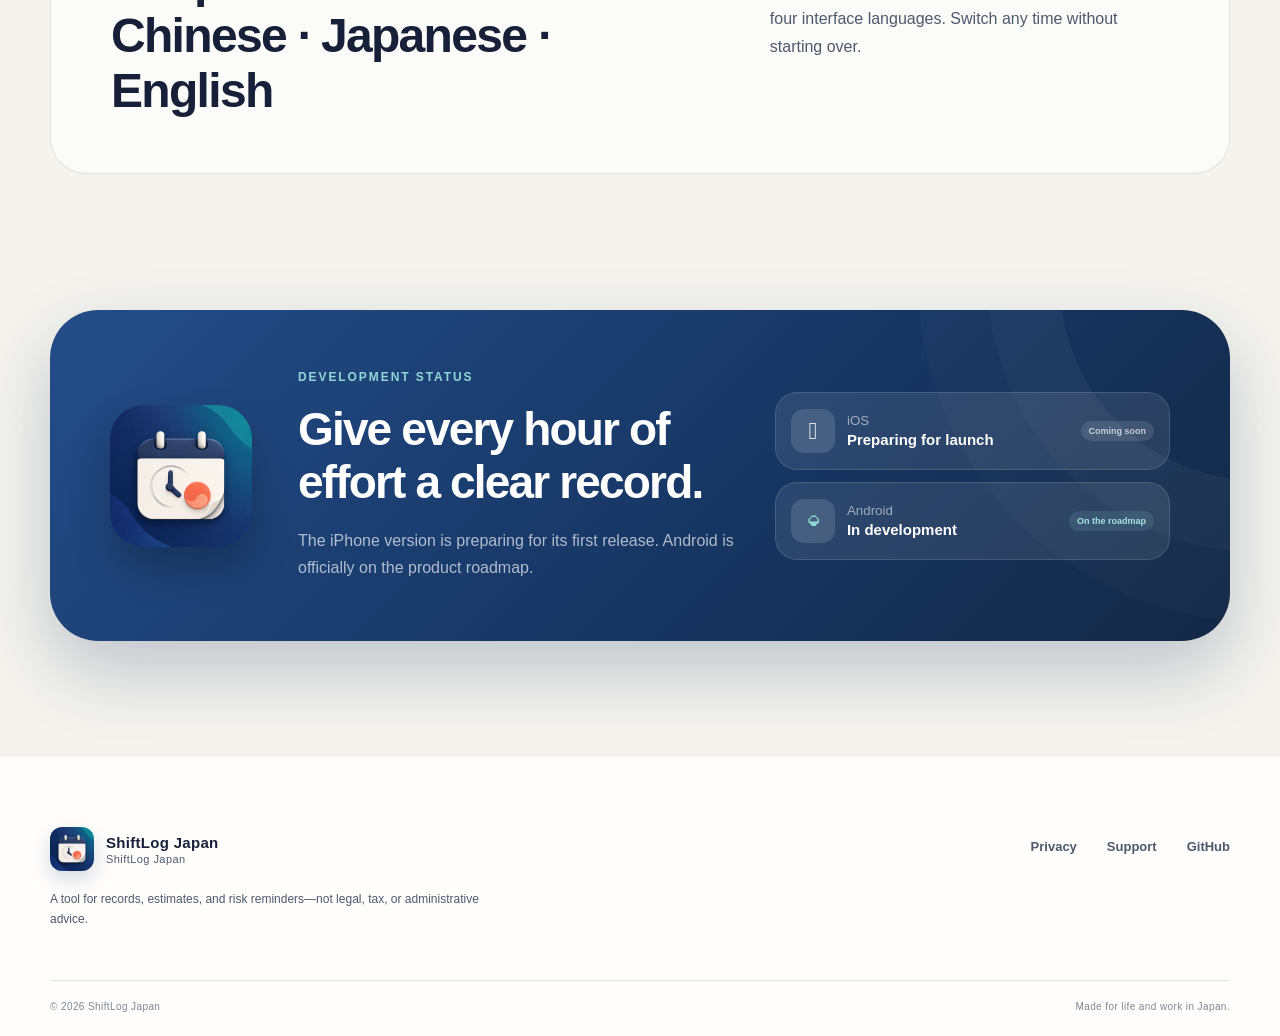
==== commit 5cfdb033: "feat: add widgets reports localization and support links" ====
--- a/website/index.html
+++ b/website/index.html
@@ -66,7 +66,7 @@
           </div>
           <ul class="trust-row" aria-label="产品特点">
             <li><span class="check">✓</span><span data-i18n="trustLocal">数据本地保存</span></li>
-            <li><span class="check">✓</span><span data-i18n="trustLanguages">中・日・英三语</span></li>
+            <li><span class="check">✓</span><span data-i18n="trustLanguages">简・繁・日・英四语</span></li>
             <li><span class="check">✓</span><span data-i18n="trustNoAccount">无需注册账号</span></li>
           </ul>
         </div>
@@ -234,9 +234,9 @@
       <div class="shell language-panel reveal">
         <div>
           <p class="section-kicker" data-i18n="languageKicker">熟悉的语言，更少的误解</p>
-          <h2 id="languages-title" data-i18n="languageTitle">中文 · 日本語 · English</h2>
-        </div>
-        <p data-i18n="languageBody">从首次设置到工资单常见词汇，界面支持三种语言。你可以随时切换，不必重新开始。</p>
+          <h2 id="languages-title" data-i18n="languageTitle">简体中文 · 繁體中文 · 日本語 · English</h2>
+        </div>
+        <p data-i18n="languageBody">从首次设置到工资单常见词汇，App 界面支持四种语言。你可以随时切换，不必重新开始。</p>
       </div>
     </section>
 
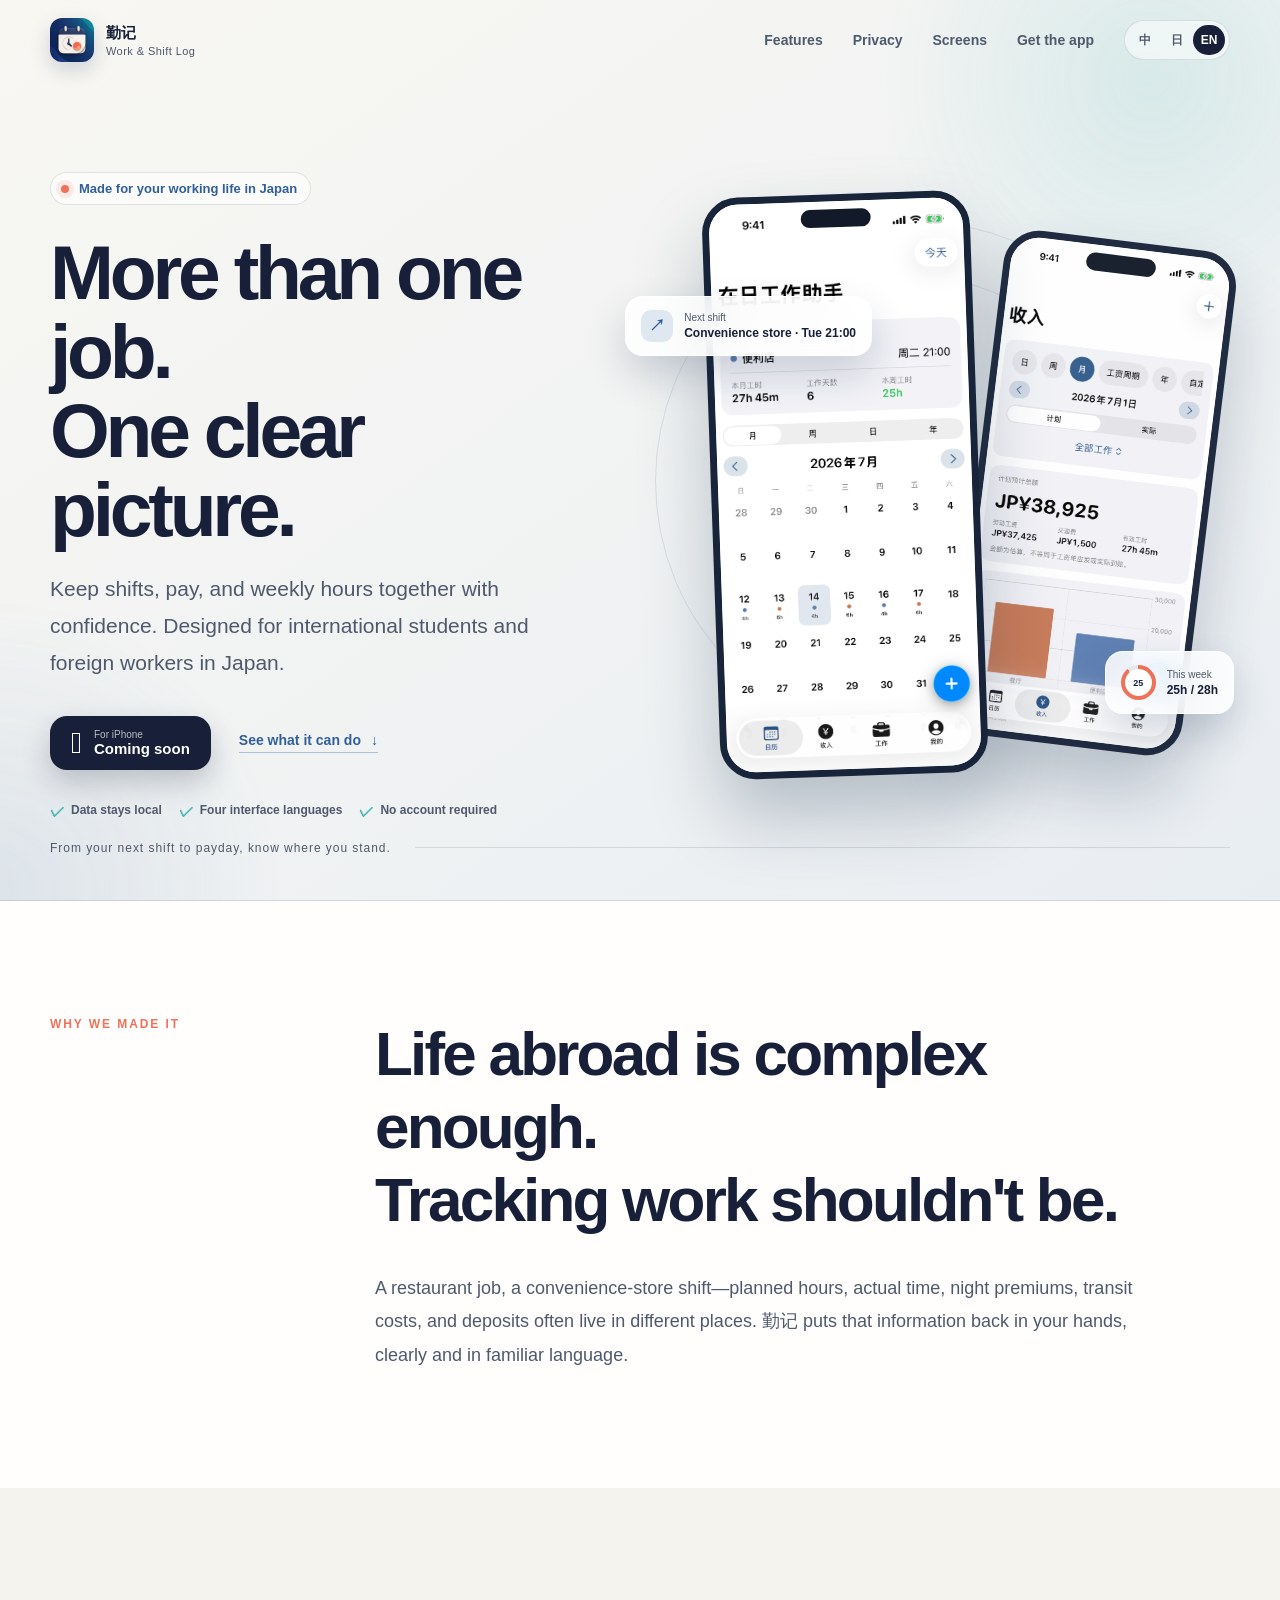
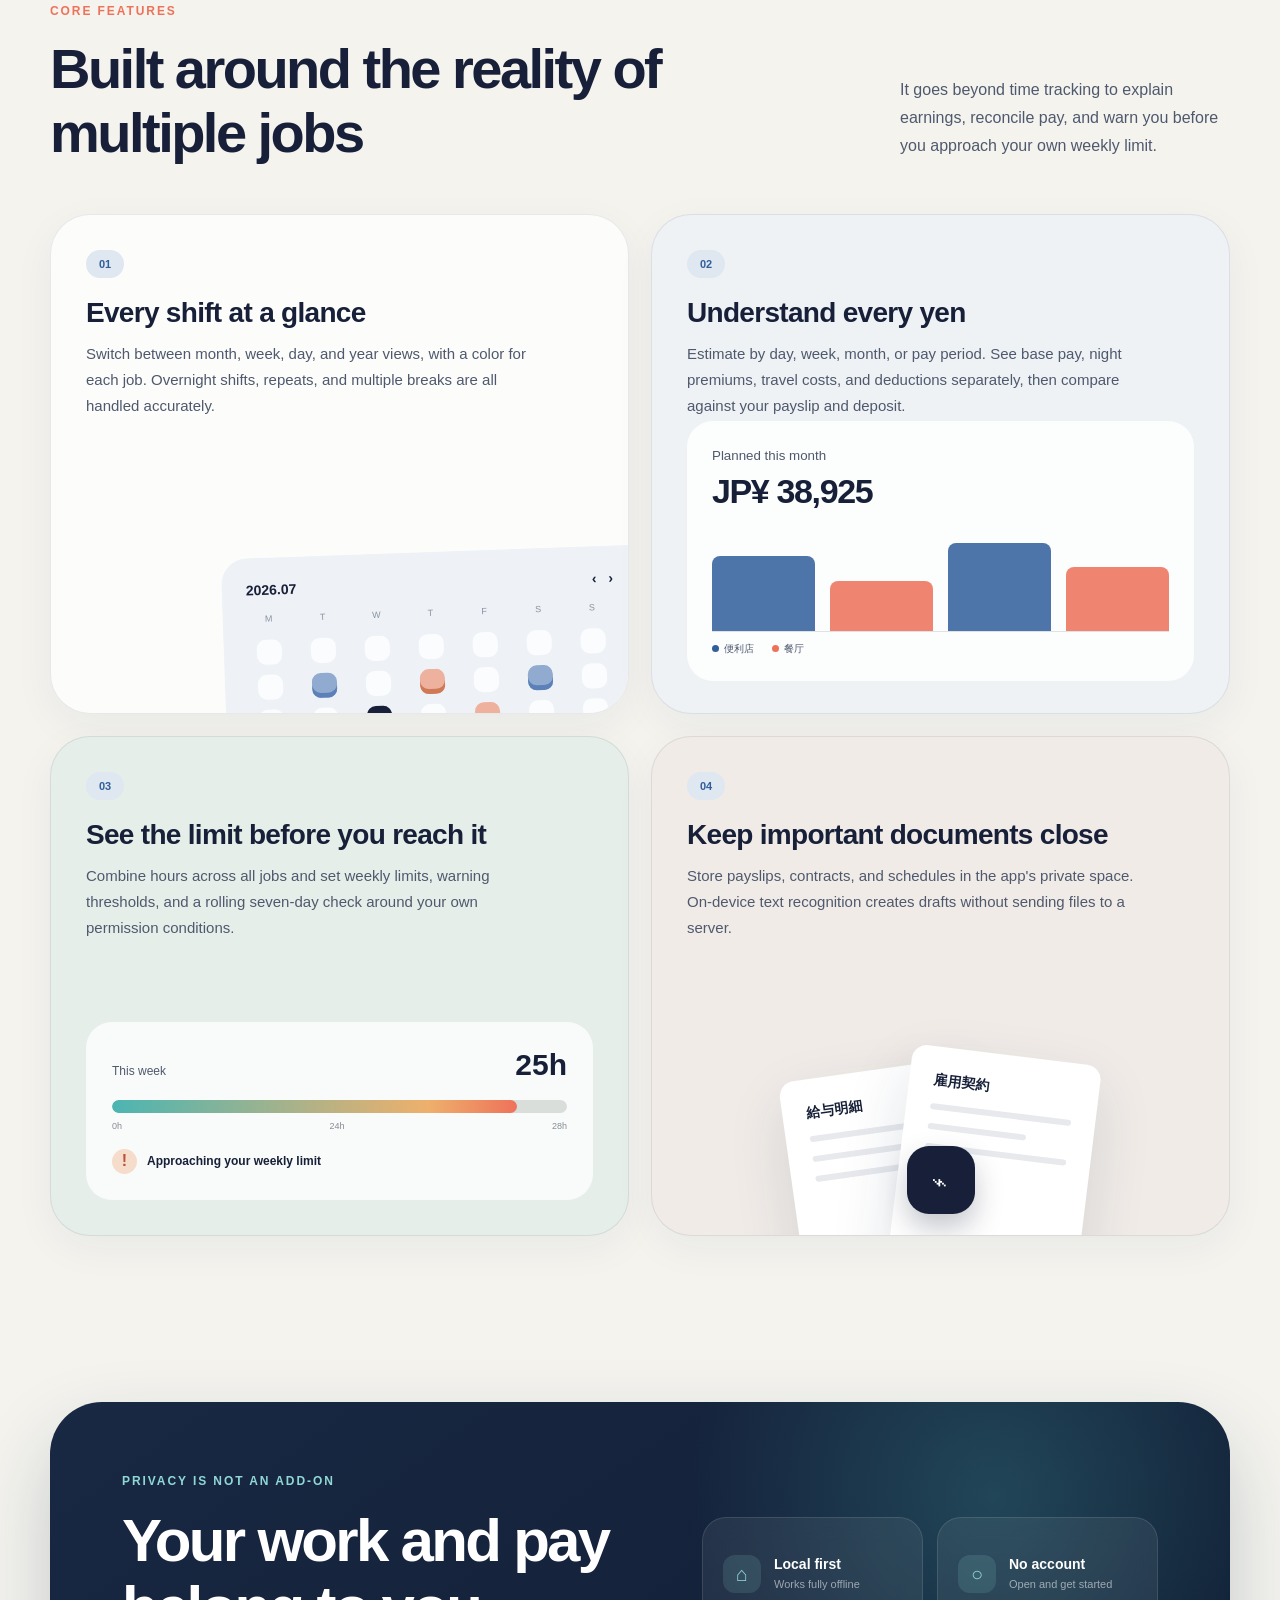
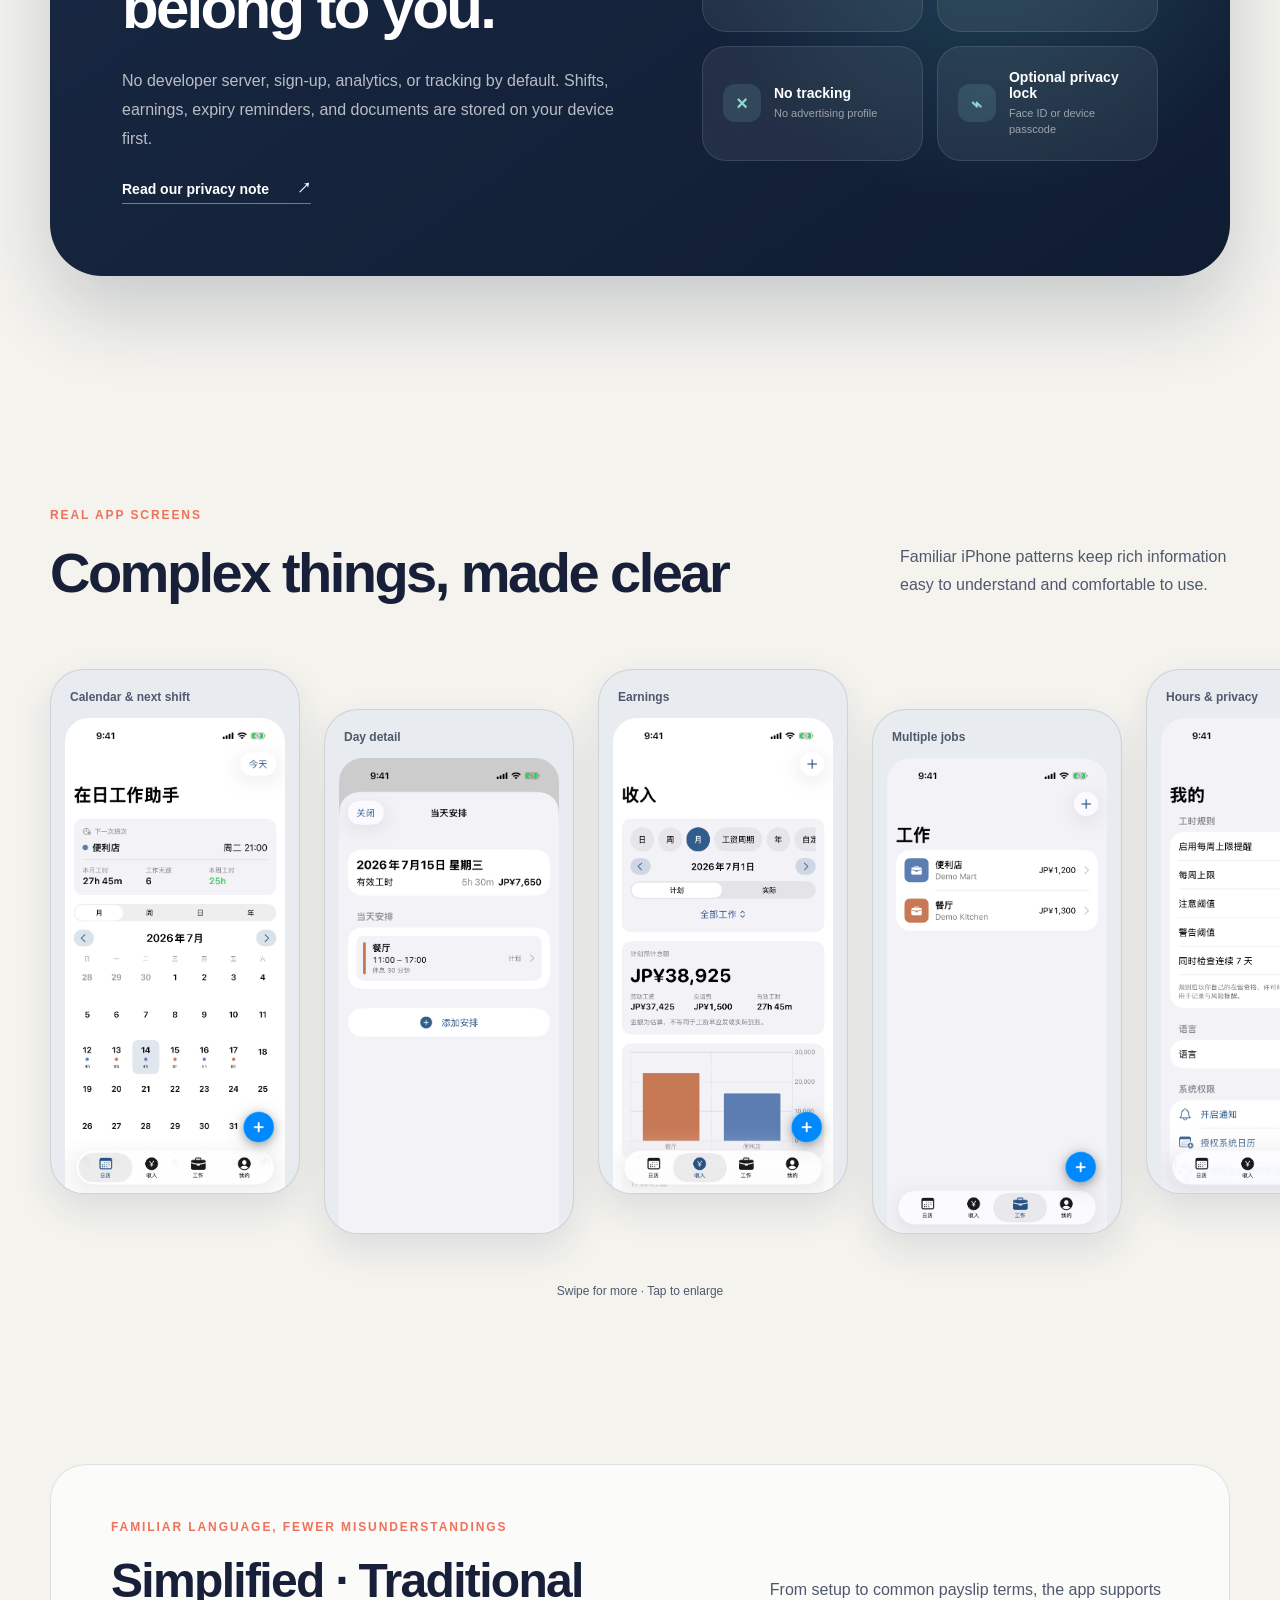
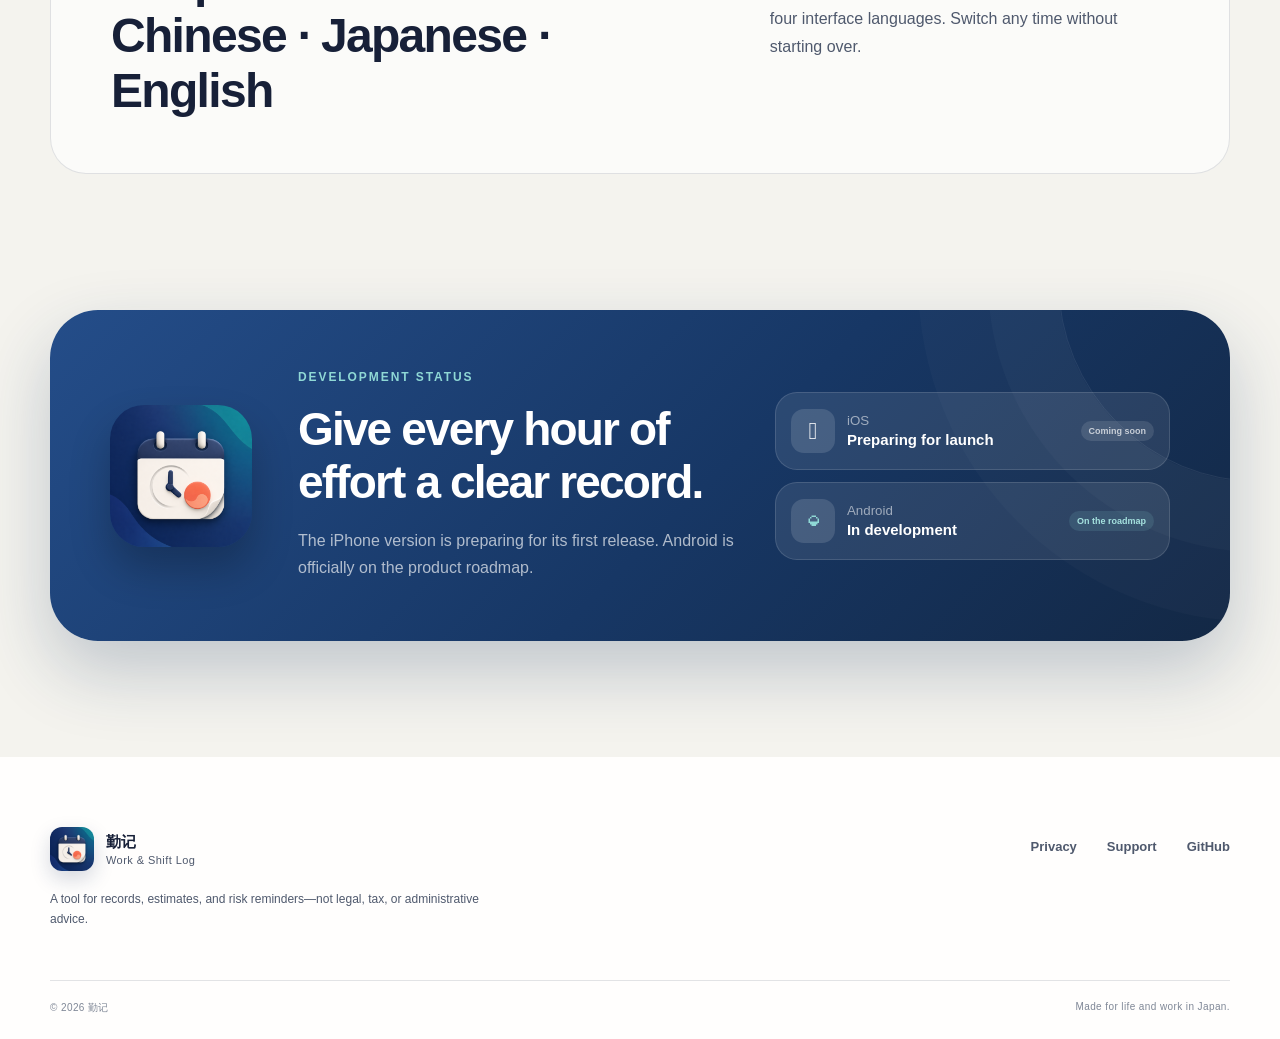
==== commit 8fd3fe11: "feat: rename app to 勤记" ====
--- a/website/index.html
+++ b/website/index.html
@@ -4,13 +4,13 @@
   <meta charset="utf-8">
   <meta name="viewport" content="width=device-width, initial-scale=1">
   <meta name="theme-color" content="#f4f3ee">
-  <meta name="description" content="在日工作助手：为在日留学生和外国劳动者设计的本地优先班次、工时与工资管理 App。">
-  <meta property="og:title" content="在日工作助手 · ShiftLog Japan">
+  <meta name="description" content="勤记：为在日留学生和外国劳动者设计的本地优先班次、工时与工资管理 App。">
+  <meta property="og:title" content="勤记 · 在日排班与收入记录">
   <meta property="og:description" content="多份工作，一本清楚的账。班次、工资和每周工时，安心放在一个地方。">
   <meta property="og:type" content="website">
   <meta property="og:url" content="https://ytsakura233.github.io/shiftlog-japan-ios/">
   <meta property="og:image" content="https://ytsakura233.github.io/shiftlog-japan-ios/assets/app-icon.png">
-  <title>在日工作助手 · ShiftLog Japan</title>
+  <title>勤记 · 在日排班与收入记录</title>
   <link rel="icon" href="assets/app-icon.png">
   <link rel="apple-touch-icon" href="assets/app-icon.png">
   <link rel="stylesheet" href="styles.css">
@@ -21,11 +21,11 @@
 
   <header class="site-header" data-header>
     <div class="nav-wrap">
-      <a class="brand" href="#top" aria-label="在日工作助手首页">
+      <a class="brand" href="#top" aria-label="勤记首页">
         <img src="assets/app-icon.png" alt="" width="44" height="44">
         <span>
-          <strong data-i18n="brand">在日工作助手</strong>
-          <small>ShiftLog Japan</small>
+          <strong data-i18n="brand">勤记</strong>
+          <small>Work &amp; Shift Log</small>
         </span>
       </a>
 
@@ -71,7 +71,7 @@
           </ul>
         </div>
 
-        <div class="hero-visual reveal" aria-label="在日工作助手 App 界面预览">
+        <div class="hero-visual reveal" aria-label="勤记 App 界面预览">
           <div class="orbit orbit-one"></div>
           <div class="orbit orbit-two"></div>
           <div class="phone phone-back">
@@ -101,7 +101,7 @@
         <p class="section-kicker" data-i18n="manifestoKicker">为什么做它</p>
         <div>
           <h2 id="manifesto-title" data-i18n="manifestoTitle">在异国生活已经够复杂。<br>工作记录不该也是。</h2>
-          <p data-i18n="manifestoBody">一份在餐厅，一份在便利店；计划班次、实际工时、深夜加薪、交通费和到账金额常常散落各处。在日工作助手把这些信息放回你自己手里，用熟悉的语言，清楚地呈现。</p>
+          <p data-i18n="manifestoBody">一份在餐厅，一份在便利店；计划班次、实际工时、深夜加薪、交通费和到账金额常常散落各处。勤记把这些信息放回你自己手里，用熟悉的语言，清楚地呈现。</p>
         </div>
       </div>
     </section>
@@ -207,23 +207,23 @@
         <div class="screenshot-track" data-screenshot-track>
           <button class="screenshot-card is-tall" type="button" data-image="assets/01-calendar-home-zh.png" data-alt="日历首页">
             <span data-i18n="screen1">日历与下一班</span>
-            <img src="assets/01-calendar-home-zh.png" alt="在日工作助手日历首页" loading="lazy" width="1206" height="2622">
+            <img src="assets/01-calendar-home-zh.png" alt="勤记日历首页" loading="lazy" width="1206" height="2622">
           </button>
           <button class="screenshot-card" type="button" data-image="assets/02-day-detail-zh.png" data-alt="日期详情">
             <span data-i18n="screen2">当天安排</span>
-            <img src="assets/02-day-detail-zh.png" alt="在日工作助手日期详情" loading="lazy" width="1206" height="2622">
+            <img src="assets/02-day-detail-zh.png" alt="勤记日期详情" loading="lazy" width="1206" height="2622">
           </button>
           <button class="screenshot-card" type="button" data-image="assets/03-earnings-overview-zh.png" data-alt="收入统计">
             <span data-i18n="screen3">收入统计</span>
-            <img src="assets/03-earnings-overview-zh.png" alt="在日工作助手收入统计" loading="lazy" width="1206" height="2622">
+            <img src="assets/03-earnings-overview-zh.png" alt="勤记收入统计" loading="lazy" width="1206" height="2622">
           </button>
           <button class="screenshot-card" type="button" data-image="assets/04-jobs-overview-zh.png" data-alt="多工作管理">
             <span data-i18n="screen4">多工作管理</span>
-            <img src="assets/04-jobs-overview-zh.png" alt="在日工作助手多工作管理" loading="lazy" width="1206" height="2622">
+            <img src="assets/04-jobs-overview-zh.png" alt="勤记多工作管理" loading="lazy" width="1206" height="2622">
           </button>
           <button class="screenshot-card" type="button" data-image="assets/05-settings-zh.png" data-alt="工时规则设置">
             <span data-i18n="screen5">工时与隐私设置</span>
-            <img src="assets/05-settings-zh.png" alt="在日工作助手设置界面" loading="lazy" width="1206" height="2622">
+            <img src="assets/05-settings-zh.png" alt="勤记设置界面" loading="lazy" width="1206" height="2622">
           </button>
         </div>
         <p class="drag-hint" data-i18n="dragHint">横向滑动查看更多 · 点击放大</p>
@@ -242,7 +242,7 @@
 
     <section class="download section" id="download" aria-labelledby="download-title">
       <div class="shell download-panel reveal">
-        <img class="download-icon" src="assets/app-icon.png" alt="在日工作助手图标" width="152" height="152">
+        <img class="download-icon" src="assets/app-icon.png" alt="勤记图标" width="152" height="152">
         <div class="download-copy">
           <p class="section-kicker light" data-i18n="downloadKicker">开发进度</p>
           <h2 id="download-title" data-i18n="downloadTitle">把每一份努力，认真记下来。</h2>
@@ -269,7 +269,7 @@
       <div>
         <a class="brand footer-brand" href="#top">
           <img src="assets/app-icon.png" alt="" width="42" height="42">
-          <span><strong data-i18n="brand">在日工作助手</strong><small>ShiftLog Japan</small></span>
+          <span><strong data-i18n="brand">勤记</strong><small>Work &amp; Shift Log</small></span>
         </a>
         <p data-i18n="footerNote">记录、估算与风险提醒工具，不构成法律、税务或行政建议。</p>
       </div>
@@ -280,7 +280,7 @@
       </div>
     </div>
     <div class="shell footer-bottom">
-      <span>© <span data-year></span> ShiftLog Japan</span>
+      <span>© <span data-year></span> 勤记</span>
       <span data-i18n="madeFor">Made for life and work in Japan.</span>
     </div>
   </footer>
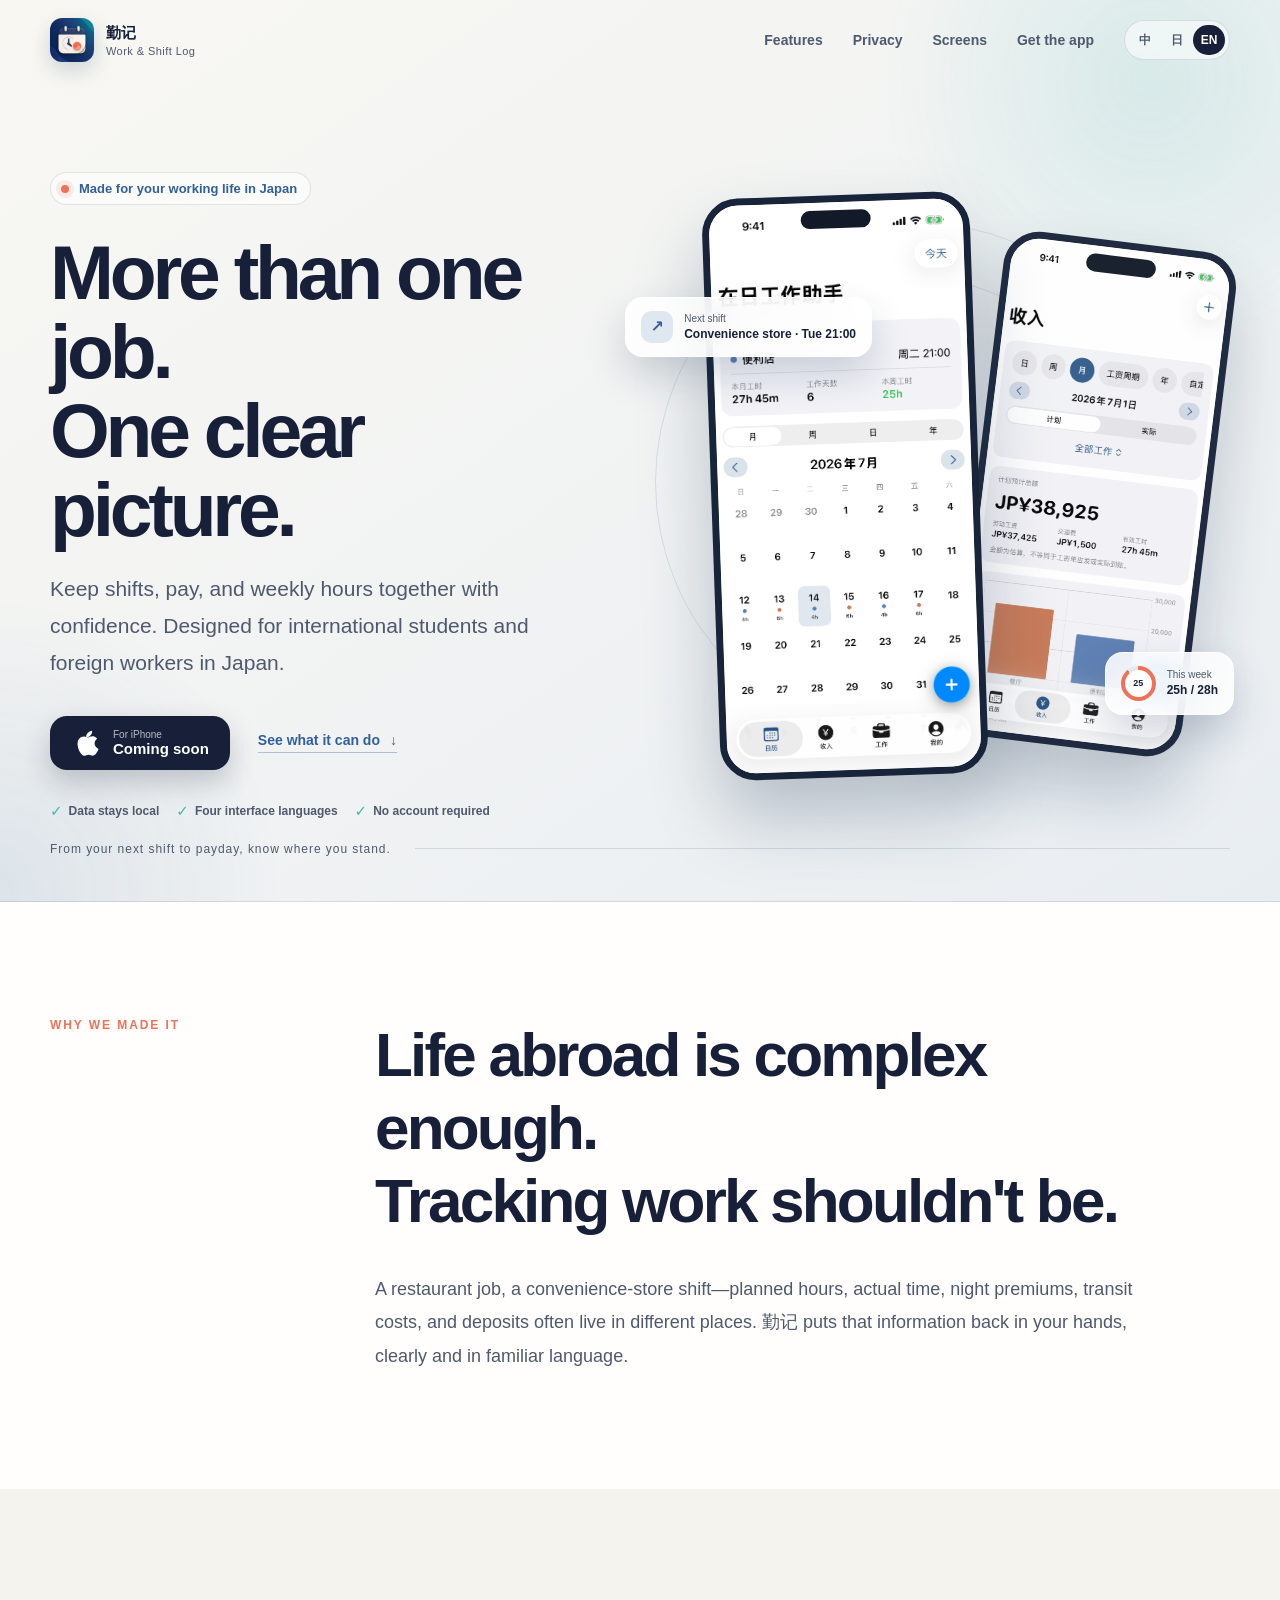
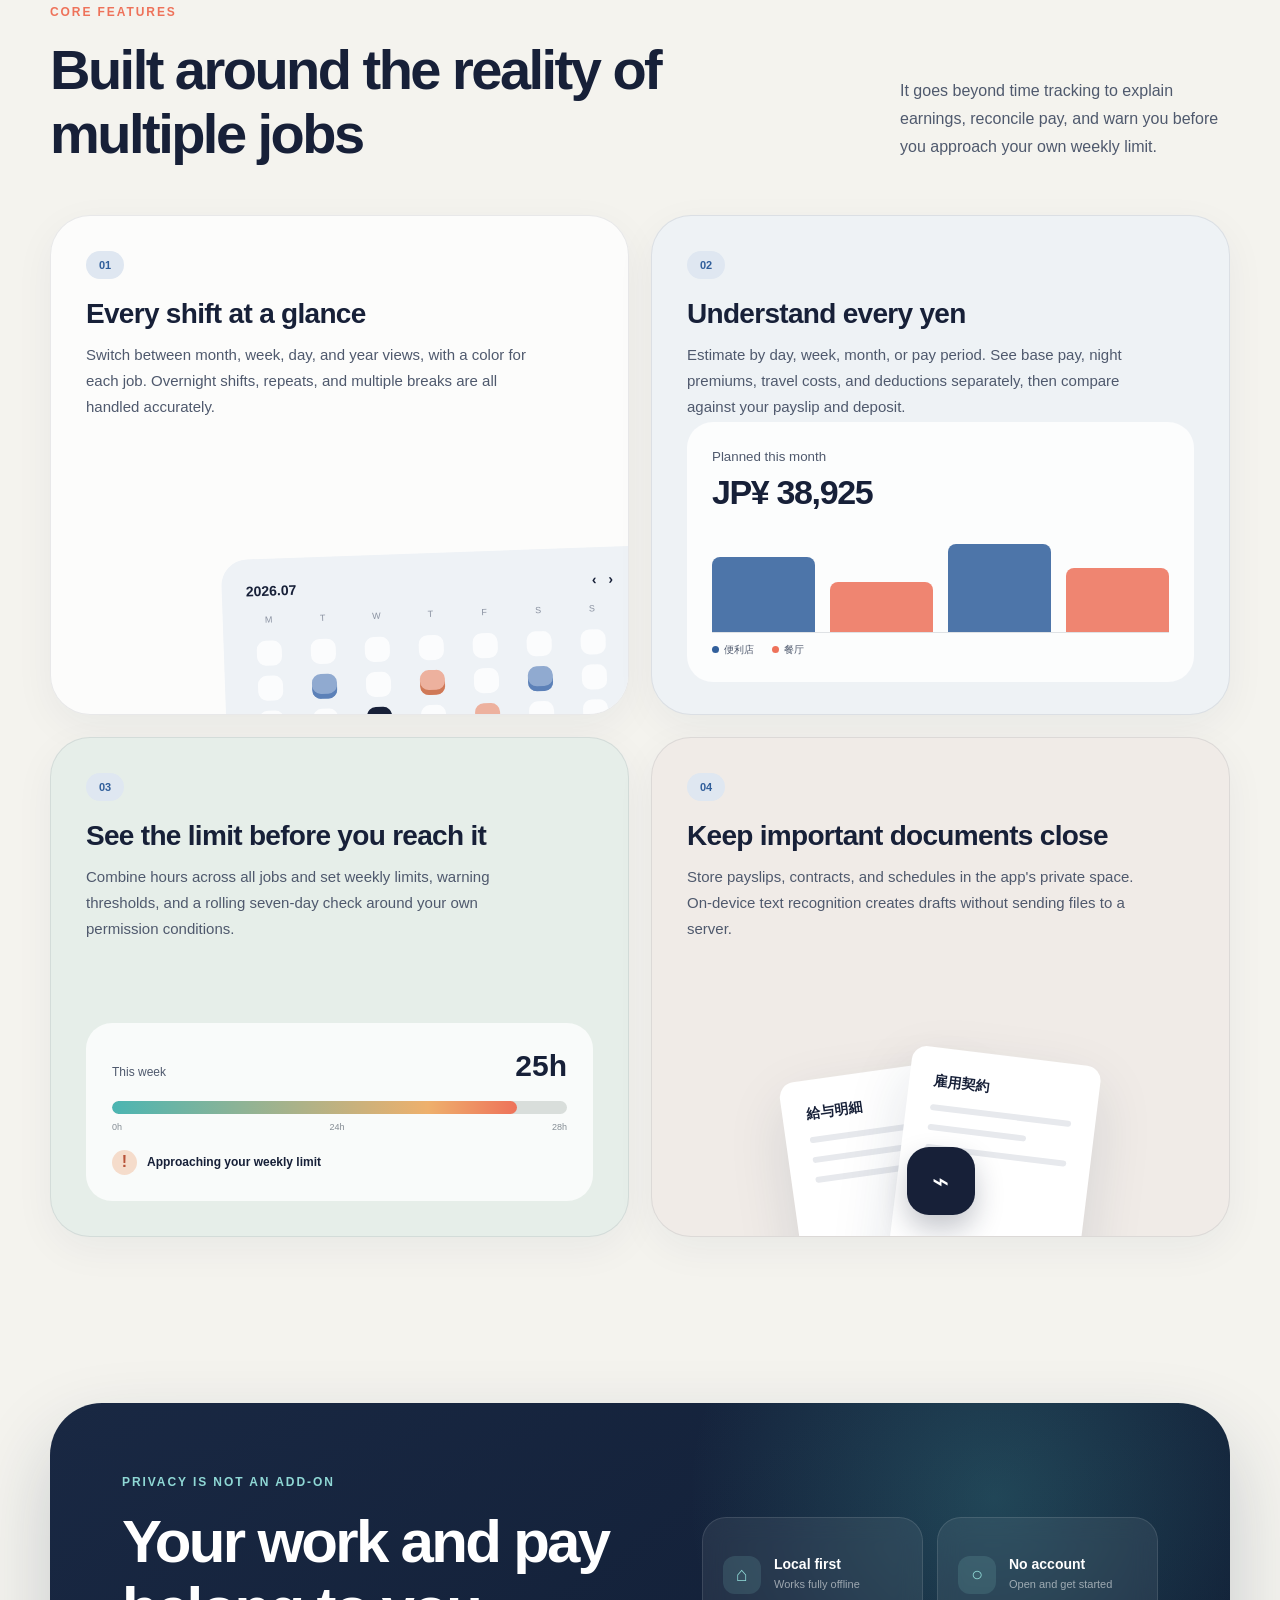
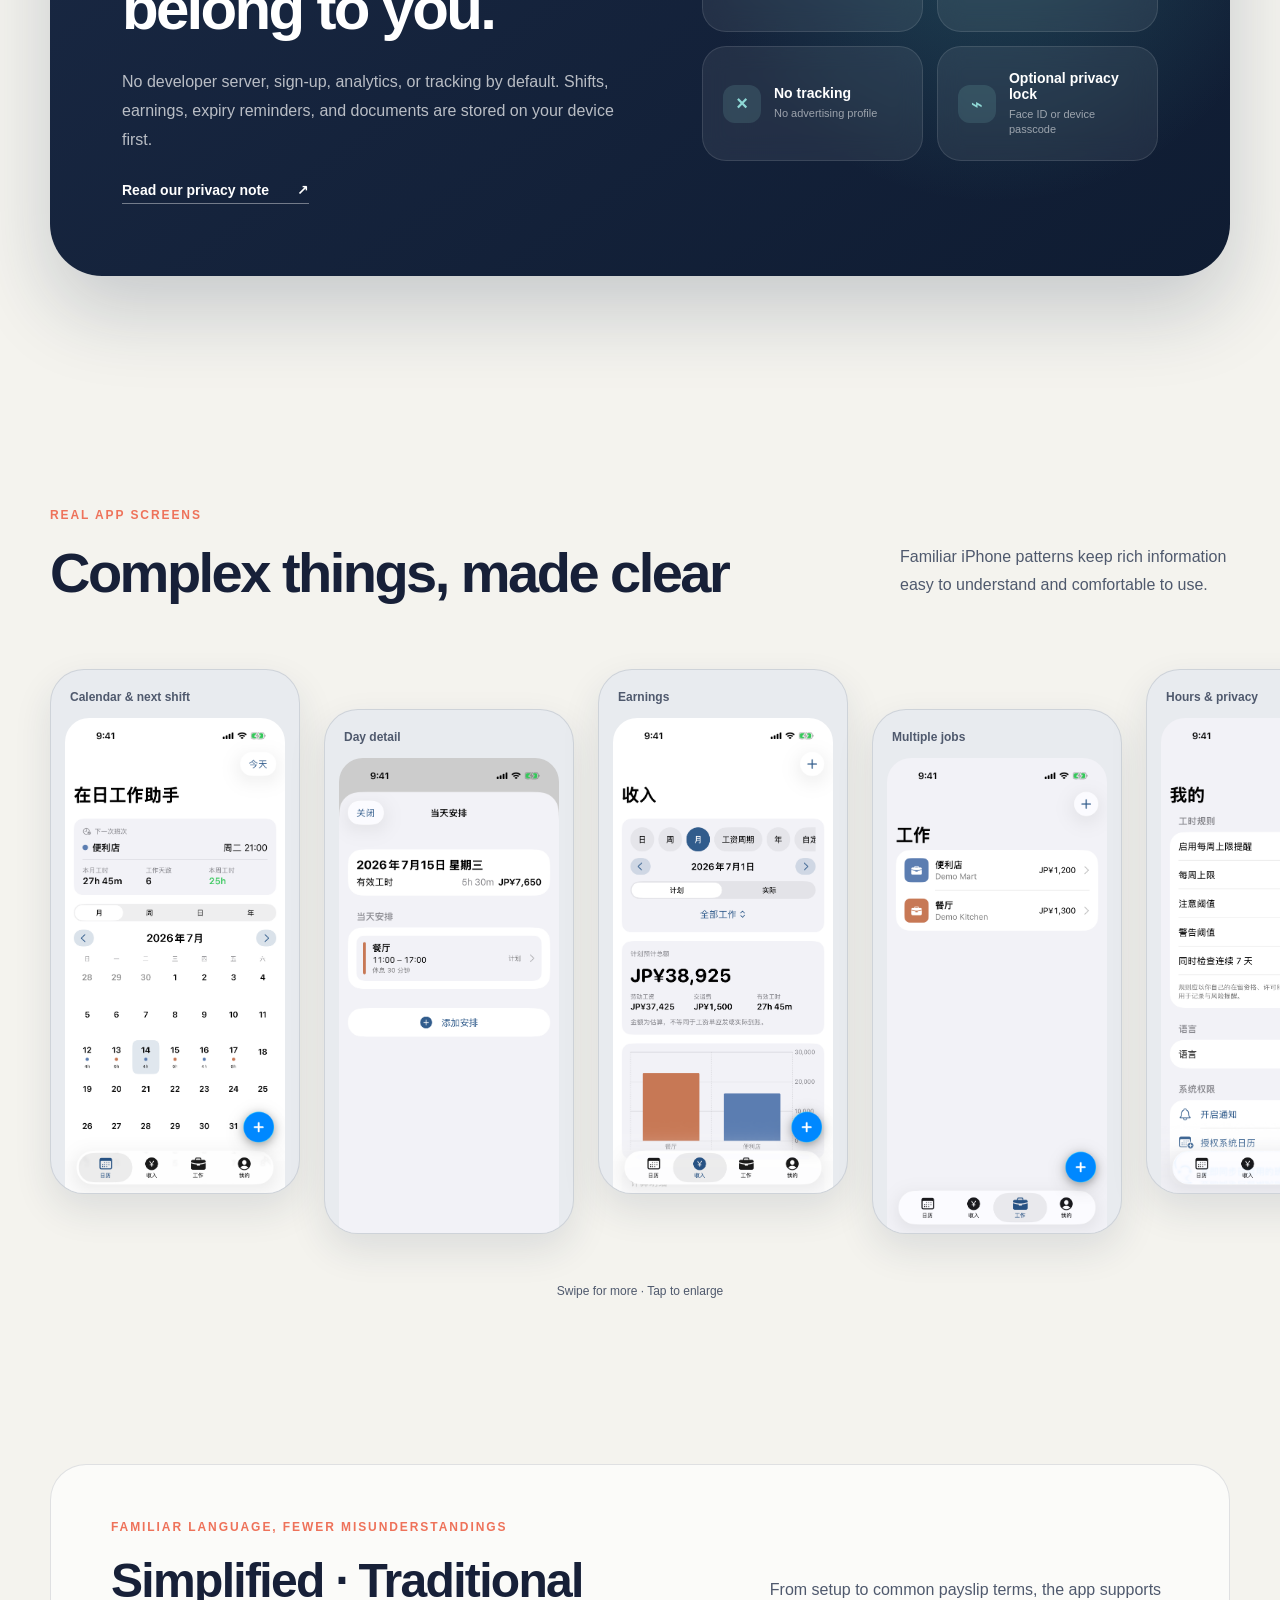
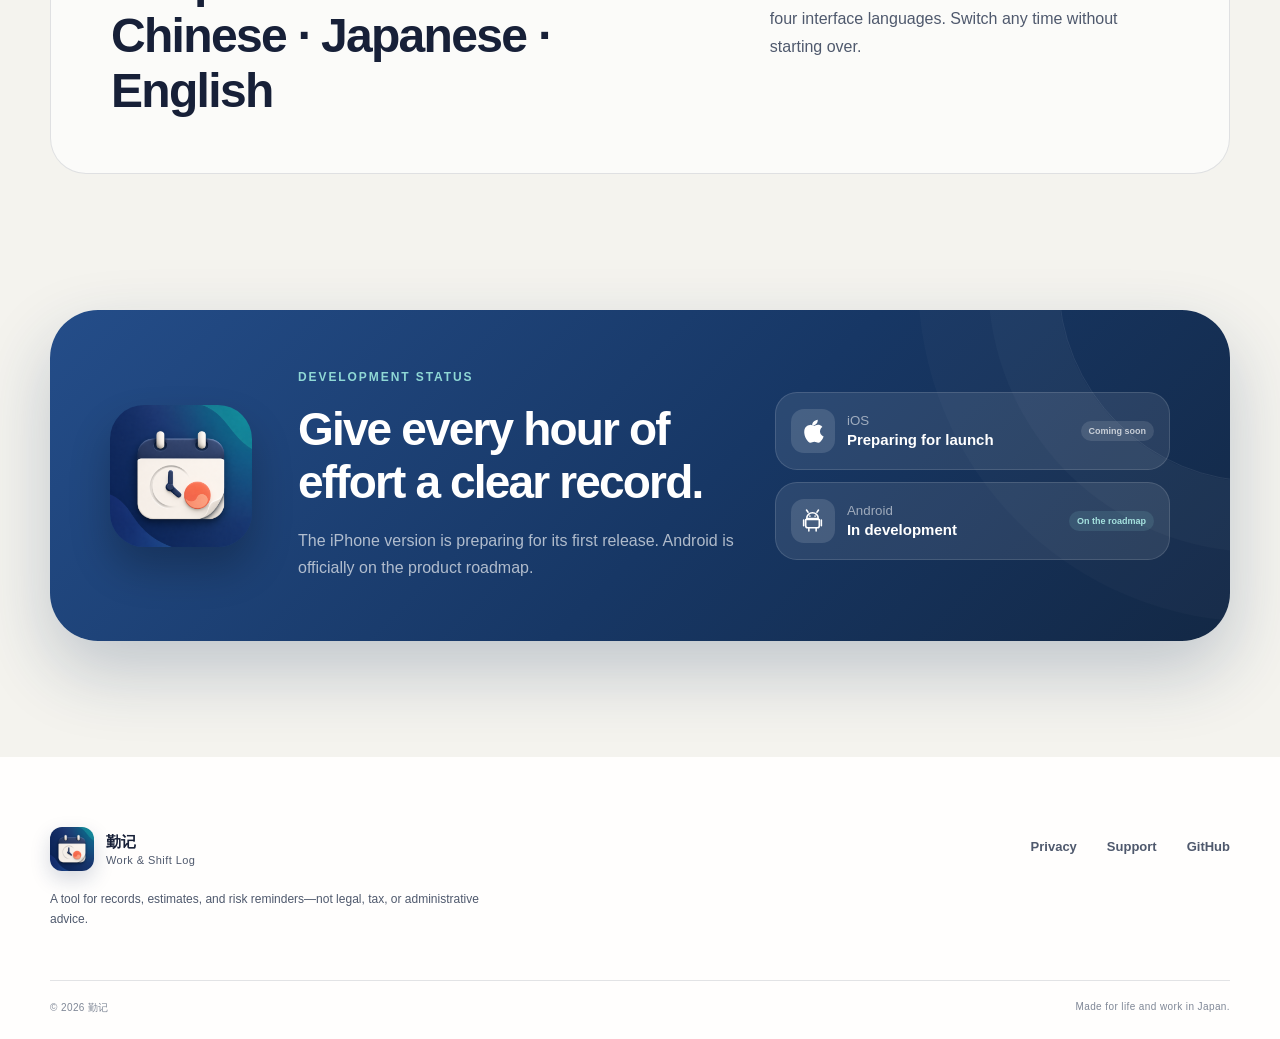
==== commit f88e13d7: "feat: highlight exceeded hours and improve website compatibility" ====
--- a/website/index.html
+++ b/website/index.html
@@ -59,7 +59,12 @@
           <p class="hero-lead" data-i18n="heroLead">把班次、工资和每周工时，安心放在一个地方。专为在日留学生与外国劳动者设计。</p>
           <div class="hero-actions">
             <a class="button button-primary" href="#download">
-              <span class="button-icon" aria-hidden="true"></span>
+              <span class="button-icon" aria-hidden="true">
+                <svg viewBox="0 0 48 48" focusable="false">
+                  <path fill="currentColor" d="M31.4 11.2c2-2.2 2.9-5.1 2.6-8-2.8.1-6 1.9-8 4.1-1.8 2-3 4.9-2.5 7.6 3 .2 5.9-1.5 7.9-3.7Z"/>
+                  <path fill="currentColor" d="M38.4 25.5c0-5.4 4.4-8 4.6-8.1-2.5-3.7-6.5-4.2-7.9-4.3-3.4-.3-6.6 2-8.3 2-1.8 0-4.5-2-7.4-1.9-3.8.1-7.4 2.2-9.4 5.5-4 7-.9 17.4 2.9 23.1 1.9 2.8 4.2 5.9 7.2 5.8 2.9-.1 4-1.9 7.5-1.9 3.5 0 4.5 1.9 7.6 1.8 3.1-.1 5.1-2.8 7-5.6 2.2-3.2 3.1-6.3 3.1-6.5-.1 0-6.9-2.7-6.9-9.9Z"/>
+                </svg>
+              </span>
               <span><small data-i18n="iosSmall">iPhone 版</small><strong data-i18n="iosSoon">即将上线</strong></span>
             </a>
             <a class="text-link" href="#features"><span data-i18n="learnMore">了解它能做什么</span><span aria-hidden="true">↓</span></a>
@@ -250,12 +255,26 @@
         </div>
         <div class="platforms">
           <div class="platform-card platform-ios">
-            <span class="platform-icon"></span>
+            <span class="platform-icon" aria-hidden="true">
+              <svg viewBox="0 0 48 48" focusable="false">
+                <path fill="currentColor" d="M31.4 11.2c2-2.2 2.9-5.1 2.6-8-2.8.1-6 1.9-8 4.1-1.8 2-3 4.9-2.5 7.6 3 .2 5.9-1.5 7.9-3.7Z"/>
+                <path fill="currentColor" d="M38.4 25.5c0-5.4 4.4-8 4.6-8.1-2.5-3.7-6.5-4.2-7.9-4.3-3.4-.3-6.6 2-8.3 2-1.8 0-4.5-2-7.4-1.9-3.8.1-7.4 2.2-9.4 5.5-4 7-.9 17.4 2.9 23.1 1.9 2.8 4.2 5.9 7.2 5.8 2.9-.1 4-1.9 7.5-1.9 3.5 0 4.5 1.9 7.6 1.8 3.1-.1 5.1-2.8 7-5.6 2.2-3.2 3.1-6.3 3.1-6.5-.1 0-6.9-2.7-6.9-9.9Z"/>
+              </svg>
+            </span>
             <span><small>iOS</small><strong data-i18n="iosPreparing">首发准备中</strong></span>
             <i data-i18n="soonBadge">即将上线</i>
           </div>
           <div class="platform-card platform-android">
-            <span class="platform-icon android-mark">◒</span>
+            <span class="platform-icon" aria-hidden="true">
+              <svg viewBox="0 0 48 48" focusable="false">
+                <g fill="none" stroke="currentColor" stroke-linecap="round" stroke-linejoin="round" stroke-width="3">
+                  <path d="m15.5 8-3-4M32.5 8l3-4M13 20c0-6.1 4.9-11 11-11s11 4.9 11 11H13Z"/>
+                  <path d="M11 22h26v12a4 4 0 0 1-4 4H15a4 4 0 0 1-4-4V22ZM7 23v11M41 23v11M17 38v6M31 38v6"/>
+                </g>
+                <circle cx="19" cy="15.5" r="1.6" fill="currentColor"/>
+                <circle cx="29" cy="15.5" r="1.6" fill="currentColor"/>
+              </svg>
+            </span>
             <span><small>Android</small><strong data-i18n="androidDeveloping">正在开发</strong></span>
             <i data-i18n="planBadge">开发计划</i>
           </div>
--- a/website/styles.css
+++ b/website/styles.css
@@ -13,19 +13,42 @@
   --radius-lg: 40px;
   --radius-md: 26px;
   --shell: min(1180px, calc(100% - 48px));
+  --font-sans: "Segoe UI Variable", "Segoe UI", "Helvetica Neue", Arial, system-ui, sans-serif;
+  --font-display: "Segoe UI Variable Display", "Segoe UI", "Helvetica Neue", Arial, system-ui, sans-serif;
 }
 
 * { box-sizing: border-box; }
 html { scroll-behavior: smooth; }
+html:lang(zh-CN),
+html:lang(zh-Hans) {
+  --font-sans: "Microsoft YaHei UI", "Microsoft YaHei", "PingFang SC", "Noto Sans CJK SC", "Source Han Sans SC", system-ui, sans-serif;
+  --font-display: "Microsoft YaHei UI", "Microsoft YaHei", "PingFang SC", "Noto Sans CJK SC", "Source Han Sans SC", system-ui, sans-serif;
+}
+html:lang(zh-TW),
+html:lang(zh-HK),
+html:lang(zh-Hant) {
+  --font-sans: "Microsoft JhengHei UI", "Microsoft JhengHei", "PingFang TC", "Noto Sans TC", "Source Han Sans TC", system-ui, sans-serif;
+  --font-display: "Microsoft JhengHei UI", "Microsoft JhengHei", "PingFang TC", "Noto Sans TC", "Source Han Sans TC", system-ui, sans-serif;
+}
+html:lang(ja),
+html:lang(ja-JP) {
+  --font-sans: "Yu Gothic UI", "Yu Gothic", "Hiragino Kaku Gothic ProN", "Hiragino Sans", "Noto Sans JP", Meiryo, system-ui, sans-serif;
+  --font-display: "Yu Gothic UI", "Yu Gothic", "Hiragino Kaku Gothic ProN", "Hiragino Sans", "Noto Sans JP", Meiryo, system-ui, sans-serif;
+}
+html:lang(en) {
+  --font-sans: "Segoe UI Variable", "Segoe UI", "Helvetica Neue", Arial, system-ui, sans-serif;
+  --font-display: "Segoe UI Variable Display", "Segoe UI", "Helvetica Neue", Arial, system-ui, sans-serif;
+}
 body {
   margin: 0;
   background: var(--paper);
   color: var(--ink);
-  font-family: -apple-system, BlinkMacSystemFont, "SF Pro Display", "PingFang SC", "Hiragino Sans GB", "Yu Gothic", "Noto Sans CJK JP", sans-serif;
+  font-family: var(--font-sans);
   -webkit-font-smoothing: antialiased;
   overflow-x: hidden;
 }
 body.nav-open { overflow: hidden; }
+h1, h2, h3, .brand strong { font-family: var(--font-display); }
 a { color: inherit; text-decoration: none; }
 button { font: inherit; }
 img { max-width: 100%; height: auto; display: block; }
@@ -64,7 +87,8 @@
 .button { display: inline-flex; align-items: center; gap: 12px; padding: 12px 21px; border-radius: 17px; }
 .button-primary { color: white; background: var(--ink); box-shadow: 0 12px 28px rgba(23,32,56,.22); transition: transform .2s, box-shadow .2s; }
 .button-primary:hover { transform: translateY(-2px); box-shadow: 0 16px 32px rgba(23,32,56,.28); }
-.button-icon { font-size: 30px; line-height: 1; }
+.button-icon { display: grid; place-items: center; width: 30px; height: 30px; }
+.button-icon svg { display: block; width: 27px; height: 27px; }
 .button span:nth-child(2) { display: flex; flex-direction: column; }
 .button small { font-size: 10px; opacity: .7; }
 .button strong { font-size: 15px; }
@@ -192,8 +216,8 @@
 .download-copy > p:last-child { margin: 18px 0 0; color: rgba(255,255,255,.66); line-height: 1.7; }
 .platforms { position: relative; z-index: 2; display: grid; gap: 12px; }
 .platform-card { display: grid; grid-template-columns: 44px 1fr auto; align-items: center; gap: 12px; min-height: 78px; padding: 14px 15px; border: 1px solid rgba(255,255,255,.13); border-radius: 22px; background: rgba(255,255,255,.09); }
-.platform-icon { display: grid; place-items: center; width: 44px; height: 44px; border-radius: 13px; background: rgba(255,255,255,.13); font-size: 24px; }
-.android-mark { color: #8fd8d5; }
+.platform-icon { display: grid; place-items: center; width: 44px; height: 44px; border-radius: 13px; background: rgba(255,255,255,.13); }
+.platform-icon svg { display: block; width: 25px; height: 25px; color: white; }
 .platform-card > span:nth-child(2) { display: flex; flex-direction: column; gap: 3px; }
 .platform-card small { color: rgba(255,255,255,.55); }
 .platform-card strong { font-size: 15px; }
